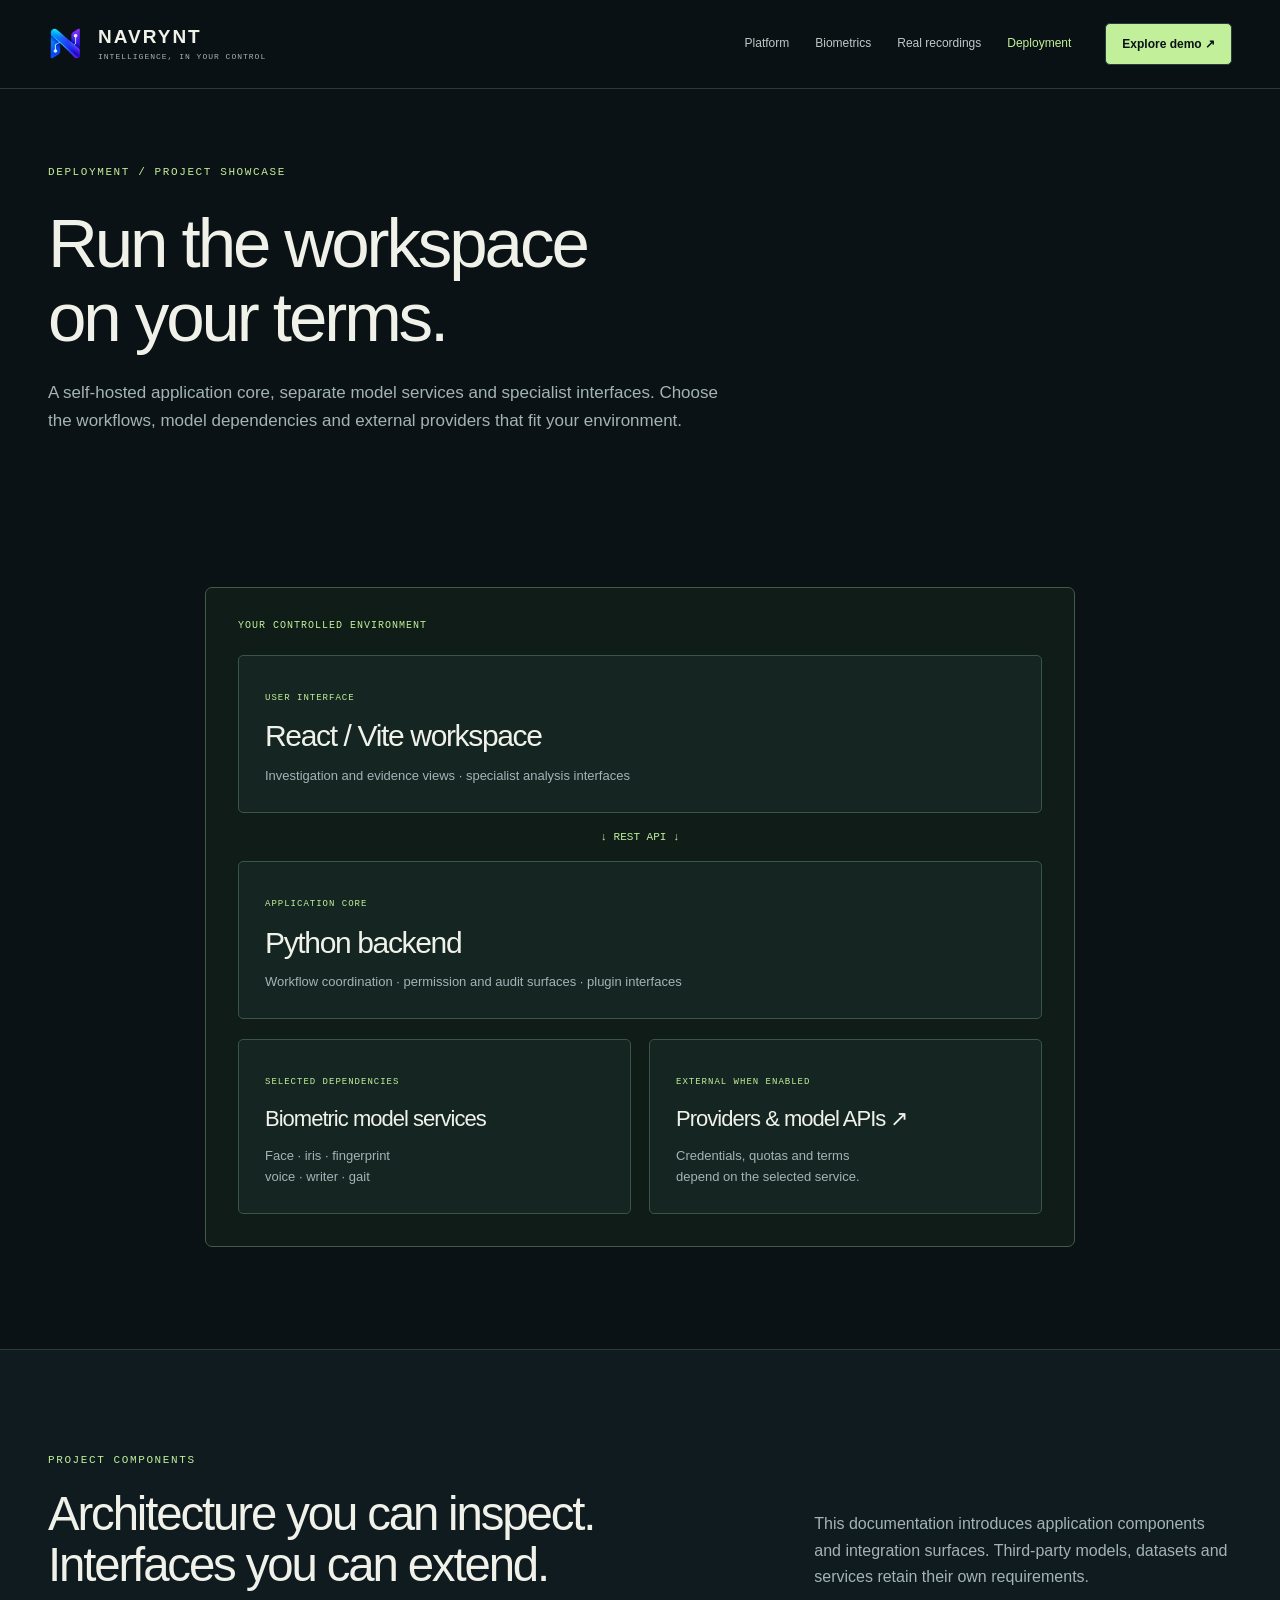
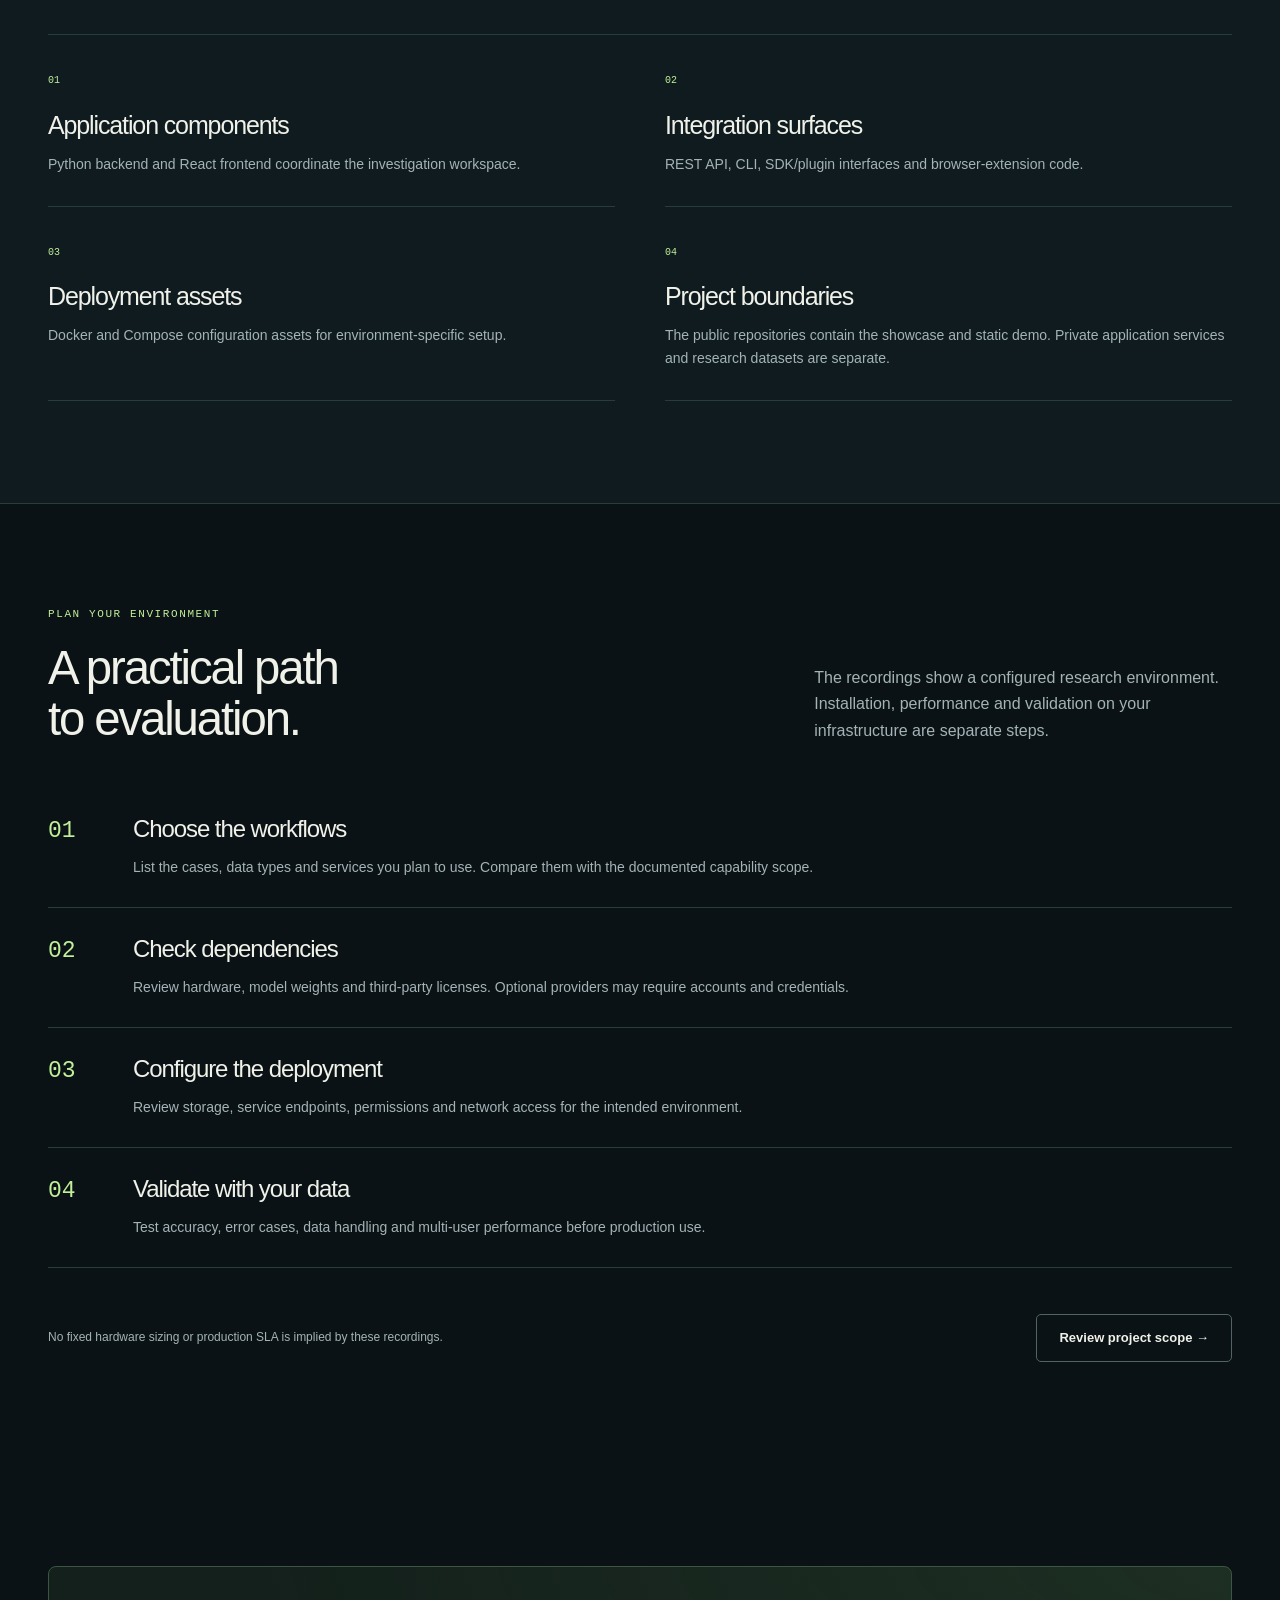
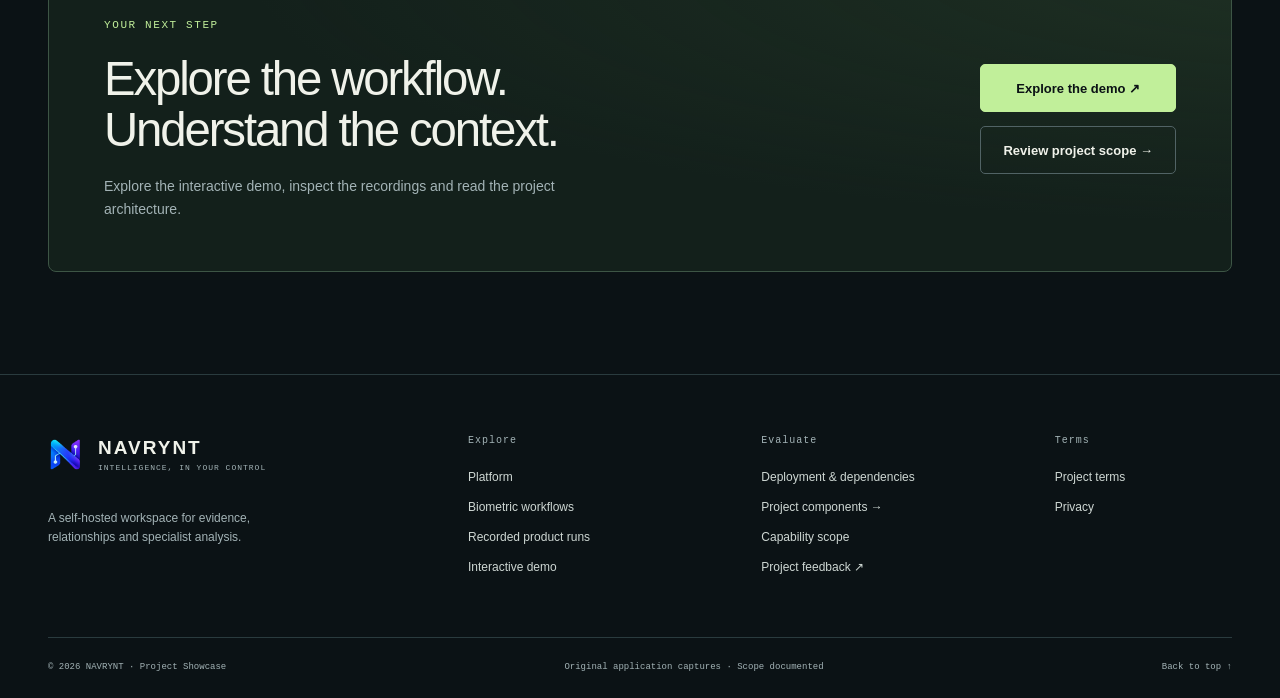
==== site/architecture.html @ 1df7757a "feat: add static NAVRYNT project website and Apache-2.0 license" ====
<!DOCTYPE html>

<html lang="en"><head><meta charset="utf-8"/><meta content="width=device-width,initial-scale=1" name="viewport"/><meta content="#0b1215" name="theme-color"/><title>Self-hosted deployment architecture — NAVRYNT</title><meta content="Understand the NAVRYNT application architecture, included source and external model and provider dependencies." name="description"/><meta content="Self-hosted deployment architecture — NAVRYNT" property="og:title"/><meta content="Understand the NAVRYNT application architecture, included source and external model and provider dependencies." property="og:description"/><meta content="https://kaandevs-ops.github.io/navrynt-website-public/assets/recordings/aircraft.png" property="og:image"/><meta content="website" property="og:type"/><link href="assets/brand/favicon.png" rel="icon"/><link href="website.css?v=8" rel="stylesheet"/><script defer="" src="config.js?v=500"></script><script defer="" src="recordings-data.js"></script><script defer="" src="website.js?v=8"></script><link href="https://kaandevs-ops.github.io/navrynt-website-public/architecture.html" rel="canonical"/><meta content="https://kaandevs-ops.github.io/navrynt-website-public/architecture.html" property="og:url"/></head><body class="web" id="top"><a class="web-skip" href="#main">Skip to content</a><header class="web-header"><div class="wrap web-nav"><a aria-label="NAVRYNT home" class="web-brand" href="index.html"><img alt="" height="38" src="assets/brand/navrynt-logo.png" width="38"/><span>NAVRYNT<small>INTELLIGENCE, IN YOUR CONTROL</small></span></a><button aria-controls="web-navigation" aria-expanded="false" aria-label="Open navigation" class="web-menu"><span></span><span></span></button><nav aria-label="Primary navigation" id="web-navigation"><a href="platform.html">Platform</a><a href="biometrics.html">Biometrics</a><a href="recordings.html">Real recordings</a><a aria-current="page" href="architecture.html">Deployment</a></nav><a class="btn nav-buy" href="https://kaandevs-ops.github.io/navrynt-demo-public/">Explore demo ↗</a></div></header><main id="main"><section class="page-intro wrap"><div class="eyebrow">DEPLOYMENT / PROJECT SHOWCASE</div><h1>Run the workspace<br/>on your terms.</h1><p>A self-hosted application core, separate model services and specialist interfaces. Choose the workflows, model dependencies and external providers that fit your environment.</p></section><section class="section wrap"><div class="architecture-map"><div class="arch-label">YOUR CONTROLLED ENVIRONMENT</div><div class="arch-box"><small>USER INTERFACE</small><h2>React / Vite workspace</h2><p>Investigation and evidence views · specialist analysis interfaces</p></div><div class="arch-connector">↓ REST API ↓</div><div class="arch-box"><small>APPLICATION CORE</small><h2>Python backend</h2><p>Workflow coordination · permission and audit surfaces · plugin interfaces</p></div><div class="arch-columns"><div class="arch-box"><small>SELECTED DEPENDENCIES</small><h3>Biometric model services</h3><p>Face · iris · fingerprint<br/>voice · writer · gait</p></div><div class="arch-box"><small>EXTERNAL WHEN ENABLED</small><h3>Providers &amp; model APIs ↗</h3><p>Credentials, quotas and terms<br/>depend on the selected service.</p></div></div></div></section><section class="section section-tint"><div class="wrap"><div class="section-heading"><div><span class="eyebrow">PROJECT COMPONENTS</span><h2>Architecture you can inspect.<br/>Interfaces you can extend.</h2></div><p>This documentation introduces application components and integration surfaces. Third-party models, datasets and services retain their own requirements.</p></div><div class="two-column-ledger"><article><span>01</span><h3>Application components</h3><p>Python backend and React frontend coordinate the investigation workspace.</p></article><article><span>02</span><h3>Integration surfaces</h3><p>REST API, CLI, SDK/plugin interfaces and browser-extension code.</p></article><article><span>03</span><h3>Deployment assets</h3><p>Docker and Compose configuration assets for environment-specific setup.</p></article><article><span>04</span><h3>Project boundaries</h3><p>The public repositories contain the showcase and static demo. Private application services and research datasets are separate.</p></article></div></div></section><section class="section wrap"><div class="section-heading"><div><span class="eyebrow">PLAN YOUR ENVIRONMENT</span><h2>A practical path<br/>to evaluation.</h2></div><p>The recordings show a configured research environment. Installation, performance and validation on your infrastructure are separate steps.</p></div><ol class="deployment-steps"><li><h3>Choose the workflows</h3><p>List the cases, data types and services you plan to use. Compare them with the documented capability scope.</p></li><li><h3>Check dependencies</h3><p>Review hardware, model weights and third-party licenses. Optional providers may require accounts and credentials.</p></li><li><h3>Configure the deployment</h3><p>Review storage, service endpoints, permissions and network access for the intended environment.</p></li><li><h3>Validate with your data</h3><p>Test accuracy, error cases, data handling and multi-user performance before production use.</p></li></ol><div class="inline-cta"><span>No fixed hardware sizing or production SLA is implied by these recordings.</span><a class="btn btn-line" href="readiness.html">Review project scope →</a></div></section><section class="section"><div class="wrap closing"><div><span class="eyebrow">YOUR NEXT STEP</span><h2>Explore the workflow.<br/>Understand the context.</h2><p>Explore the interactive demo, inspect the recordings and read the project architecture.</p></div><div class="closing-actions"><a class="btn btn-light" href="https://kaandevs-ops.github.io/navrynt-demo-public/">Explore the demo ↗</a><a class="btn btn-line" href="readiness.html">Review project scope →</a></div></div></section></main><footer class="web-footer"><div class="wrap"><div class="footer-top"><div><a class="web-brand" href="index.html"><img alt="" height="38" src="assets/brand/navrynt-logo.png" width="38"/><span>NAVRYNT<small>INTELLIGENCE, IN YOUR CONTROL</small></span></a><p>A self-hosted workspace for evidence,<br/>relationships and specialist analysis.</p></div><div><h3>Explore</h3><a href="platform.html">Platform</a><a href="biometrics.html">Biometric workflows</a><a href="recordings.html">Recorded product runs</a><a href="https://kaandevs-ops.github.io/navrynt-demo-public/">Interactive demo</a></div><div><h3>Evaluate</h3><a href="architecture.html">Deployment &amp; dependencies</a><a href="readiness.html">Project components →</a><a href="readiness.html">Capability scope</a><a href="https://github.com/kaandevs-ops/navrynt-website-public/issues">Project feedback ↗</a></div><div><h3>Terms</h3><a href="legal/terms.html">Project terms</a><a href="legal/privacy.html">Privacy</a></div></div><div class="footer-bottom"><span>© 2026 NAVRYNT · Project Showcase</span><span>Original application captures · Scope documented</span><a href="#top">Back to top ↑</a></div></div></footer><dialog aria-labelledby="modal-title" class="media-dialog" id="media-dialog"><div class="dialog-top"><span class="eyebrow">ACTUAL APPLICATION CAPTURE</span><button aria-label="Close recording" class="icon-btn" data-close-media="">✕</button></div><h2 id="modal-title"></h2><video controls="" id="modal-video" playsinline="" preload="none"><track id="modal-captions" kind="captions" label="English workflow descriptions" srclang="en"/></video><div class="playback-row"><button class="btn btn-line" id="modal-play" type="button">Play recording ▶</button><span aria-live="polite" id="playback-state" role="status"></span></div><img alt="" hidden="" id="modal-image"/><div class="dialog-foot"><p id="modal-source"></p><p id="modal-scope"></p><a href="recordings.html" id="modal-raw" rel="noopener" target="_blank">Open original file ↗</a></div></dialog></body></html>
---- site/website.css ----
:root{--web-ink:#0b1215;--panel:#111c20;--panel2:#152329;--paper:#f0f2ea;--muted:#a3b3b6;--accent:#c1ef9a;--line:#2a3b3e;--max:1248px;--mono:ui-monospace,SFMono-Regular,Consolas,monospace}*{box-sizing:border-box}html{scroll-behavior:smooth;scroll-padding-top:105px}body.web{margin:0;background:var(--web-ink);color:var(--paper);font:16px/1.65 -apple-system,BlinkMacSystemFont,'Segoe UI',sans-serif;-webkit-font-smoothing:antialiased}body.web a{color:inherit;text-decoration:none}body.web button,body.web input{font:inherit}button,a,input,summary{touch-action:manipulation}button{cursor:pointer}img,video{max-width:100%;display:block}button:focus-visible,a:focus-visible,input:focus-visible,summary:focus-visible{outline:2px solid var(--accent);outline-offset:5px}.web .wrap{width:min(var(--max),calc(100% - 96px));margin-inline:auto}.web [hidden]{display:none!important}.web h1,.web h2,.web h3,.web p{margin:0}.web h1,.web h2,.web h3{font-weight:500;line-height:1.08;letter-spacing:-.045em}.web h1{font-size:clamp(48px,5.5vw,84px)}.web h2{font-size:clamp(32px,3.7vw,52px)}.web h3{font-size:25px}.web p{color:var(--muted)}.web em{font-style:normal;color:var(--accent)}.web .eyebrow{font:11px/1.6 var(--mono);letter-spacing:1.6px;color:var(--accent);display:flex;align-items:center;gap:10px}.web .section{padding-block:102px}.web .section-tint{background:#101b1f;border-block:1px solid var(--line)}.web .section-heading{display:grid;grid-template-columns:1.25fr .75fr;gap:70px;align-items:end;margin-bottom:44px}.web .section-heading h2{margin-top:18px}.web .section-heading p{max-width:440px}.web .section-heading .under-link{margin-top:20px}.web .btn{display:inline-flex;justify-content:center;align-items:center;gap:22px;padding:13px 22px;border:1px solid var(--line);border-radius:5px;background:var(--accent);color:var(--web-ink);font-size:13px;font-weight:650;line-height:1.5;min-height:48px;transition:background .18s,transform .18s;white-space:normal}.web .btn:hover{background:#d3f6b7;transform:translateY(-1px)}.web a.btn{color:var(--web-ink)}.web .btn-light{background:var(--accent);border-color:var(--accent)}.web a.btn-line,.web .btn-line{background:transparent;color:var(--paper);border-color:#516365}.web .btn-line:hover{background:var(--panel2)}.web .under-link{display:inline-flex;gap:20px;align-items:center;border-bottom:1px solid #718279;padding-bottom:6px;color:var(--paper);font-size:14px}.web .under-link:hover{color:var(--accent)}.web .status-dot{display:inline-block;flex:none;width:6px;height:6px;border-radius:50%;background:var(--accent)}.web-skip{position:fixed;top:-80px;left:24px;z-index:1000;background:var(--accent);color:var(--web-ink)!important;padding:12px 20px}.web-skip:focus{top:12px}.web-header{position:sticky;top:0;z-index:80;background:rgba(11,18,21,.96);backdrop-filter:blur(16px);border-bottom:1px solid var(--line)}.web-nav{height:88px;display:flex;align-items:center;gap:34px}.web-brand{display:inline-flex;align-items:center;gap:12px;flex:none}.web-brand img{object-fit:contain;border-radius:8px}.web-brand>span{font-size:19px;font-weight:750;letter-spacing:2px;line-height:1.4}.web-brand small{display:block;font:8px/1.6 var(--mono);letter-spacing:1px;color:var(--muted)}#web-navigation{display:flex;gap:26px;align-items:center;margin-left:auto}#web-navigation a{font-size:12px;color:#bec9c8;padding:12px 0;white-space:nowrap}#web-navigation a:hover,#web-navigation a[aria-current=page]{color:var(--accent)}.web .nav-buy{font-size:12px;padding:11px 16px;min-height:42px;gap:20px}.web-menu{display:none}.home-hero{padding-top:78px;padding-bottom:58px}.hero-word{max-width:1020px}.hero-word h1{margin-top:24px;font-size:clamp(58px,6.3vw,92px);line-height:1.02;letter-spacing:-.055em}.hero-word>p{font-size:17px;max-width:630px;margin-top:24px;line-height:1.65}.hero-buttons{display:flex;align-items:center;gap:26px;margin-top:30px}.quiet-link{display:flex;align-items:center;gap:20px;font-size:13px}.hero-note{font-size:11px;color:var(--muted);display:flex;gap:12px;align-items:center;flex-wrap:wrap;margin-top:24px}.hero-note b{color:var(--paper);font-weight:500}.hero-product{margin-top:52px;border:1px solid #3e5557;border-radius:9px;overflow:hidden;box-shadow:0 22px 90px #0005;background:#17272c}.window-bar{padding:14px 20px;display:flex;align-items:center;justify-content:space-between;gap:14px;font:9px/1.6 var(--mono);letter-spacing:1px;color:#c2cecc;background:#17272c;border-bottom:1px solid #354548}.window-dots{display:flex;gap:5px}.window-dots i{height:5px;width:5px;border-radius:50%;background:#69807d}.window-bar>span:first-of-type{margin-right:auto}.hero-image{position:relative;border:0;padding:0;display:block;width:100%;background:var(--panel)}.hero-image img{width:100%;height:auto}.hero-play{position:absolute;bottom:22px;left:22px;background:#0b1215ef;border:1px solid #729286;color:var(--paper);display:flex;gap:16px;align-items:center;padding:10px 20px;border-radius:5px;font-size:12px;box-shadow:0 3px 24px #0005}.hero-play b{background:var(--accent);color:var(--web-ink);width:32px;height:32px;display:grid;place-items:center;border-radius:50%;font-size:11px}.hero-play i{font-style:normal;color:var(--accent)}.hero-image:hover .hero-play{background:#21332e}.capture-caption{padding:13px 20px;display:flex;justify-content:space-between;align-items:center;gap:20px;font:9px/1.7 var(--mono);color:var(--muted)}.capture-caption>span:first-child{display:flex;align-items:center;gap:8px;color:var(--accent)}.manifest-strip{border-block:1px solid var(--line);padding:24px 0}.manifest-strip .wrap{display:flex;justify-content:space-between;gap:16px;flex-wrap:wrap;font:10px/1.8 var(--mono);letter-spacing:1.5px;color:#c0ceca}.manifest-strip span:before{content:'↗';margin-right:12px;color:var(--accent)}.workflow-grid{display:grid;grid-template-columns:repeat(3,1fr);border-block:1px solid var(--line)}.workflow-grid>a,.workflow-grid>article{padding:32px 30px 28px 0;position:relative;min-width:0}.workflow-grid>a+ a,.workflow-grid>article+article{border-left:1px solid var(--line);padding-left:30px}.workflow-grid>a:hover{background:#11201b}.step{font:10px/1.7 var(--mono);letter-spacing:1px;color:var(--accent)}.workflow-grid h3{margin:28px 0 14px}.workflow-grid p{font-size:14px;max-width:310px}.arrow{display:inline-block;margin-top:24px;color:var(--accent);font-size:24px}.showcase{display:grid;grid-template-columns:1fr 320px;gap:30px;align-items:start}.showcase-player{overflow:hidden;border-radius:7px;border:1px solid #405454}.showcase-player video{width:100%;aspect-ratio:16/9;background:#050a0b}.showcase-info{padding:17px 20px}.showcase-info p:first-child{font:10px var(--mono);color:var(--accent);margin-bottom:10px}.showcase-info p:last-child{font-size:12px}.chapter-list{display:flex;flex-direction:column;gap:8px}.chapter{width:100%;display:flex;align-items:center;gap:14px;background:transparent;color:var(--paper);border:1px solid transparent;border-bottom-color:var(--line);text-align:left;padding:20px 16px;border-radius:4px}.chapter>span{font:11px var(--mono);color:var(--muted)}.chapter strong{display:block;font-size:14px;font-weight:500;line-height:1.4}.chapter small{display:block;color:var(--muted);font-size:11px;margin-top:6px}.chapter>b{margin-left:auto;color:var(--accent);font-weight:400}.chapter.active{border-color:#6f8d71;background:#1e3026}.chapter-list>a{padding:18px 16px;font-size:13px;color:var(--accent)}.web .small-note{font-size:11px;color:#91a6a8;margin-top:24px;max-width:920px}.split-story{display:grid;grid-template-columns:.85fr 1.15fr;align-items:center;gap:65px}.split-story h2{margin:20px 0 24px}.split-story p+p{margin-top:15px}.split-story .under-link,.split-story .btn{margin-top:28px}.capture{min-width:0;margin:0;border:1px solid #405457;border-radius:6px;overflow:hidden;background:var(--panel2)}.capture-image{width:100%;position:relative;display:block;padding:0;border:0;background:var(--panel)}.capture-image img{width:100%;height:auto}.expand{position:absolute;right:12px;top:12px;padding:4px 12px;border:1px solid #778c88;color:#fff;background:#0b1215d9;border-radius:4px;font-size:18px}.capture figcaption{padding:13px 15px;display:flex;gap:12px;flex-wrap:wrap;align-items:center;font-size:10px;color:var(--muted)}.capture-mark{font:8px var(--mono);letter-spacing:1px;color:var(--accent);white-space:nowrap}.modality-line{display:flex;gap:16px;flex-wrap:wrap;border-top:1px solid var(--line);padding-top:22px;margin-top:30px;font:10px var(--mono);color:var(--accent)}.source-section{background:#e5ebdf;color:var(--web-ink)}.source-section .eyebrow{color:#425d43}.source-section em{color:#477147}.source-section p{color:#4d6058;max-width:460px;margin:24px 0}.source-section .under-link{color:var(--web-ink)}.source-grid{display:grid;grid-template-columns:1fr 1fr;gap:90px;align-items:center}.source-grid h2{margin-top:20px}.stack-diagram{border:1px solid #8da18e;padding:20px;border-radius:5px;background:#edf1e8}.stack-header{font:10px var(--mono);letter-spacing:1.4px;margin-bottom:18px;color:#48604b}.stack-layer{padding:22px;background:#dce6d7;border:1px solid #bdcbb8;border-radius:4px;margin-bottom:12px;display:grid;gap:6px}.stack-layer>span{font:9px var(--mono);color:#57765e}.stack-layer strong{font-size:18px;font-weight:500}.stack-layer small,.stack-pair small{font-size:11px;color:#506455}.stack-pair{display:grid;grid-template-columns:1fr 1fr;gap:12px}.stack-pair>div{border:1px solid #b6c7b2;padding:18px 12px;border-radius:4px;display:grid;gap:6px}.stack-pair strong{font-weight:500;font-size:14px}.stack-diagram>p{margin:16px 0 0;font-size:10px}.pricing-panel{display:grid;grid-template-columns:1fr 1fr;border:1px solid #5f765f;border-radius:7px;overflow:hidden}.price-main{padding:44px;background:#18291f}.price{font-size:65px;line-height:1.2;letter-spacing:-3px;margin:25px 0 12px}.price>span{display:block;font:11px var(--mono);letter-spacing:1px;color:var(--muted);margin-top:12px}.price-main>p{font-size:13px;max-width:300px}.price-main .btn{margin:28px 0 15px}.price-main .under-link{display:flex;width:max-content;font-size:11px}.price-scope{padding:35px 44px}.price-scope>div{display:flex;gap:26px;align-items:center;padding:18px 0;border-bottom:1px solid var(--line)}.price-scope b{font:22px var(--mono);color:var(--accent);min-width:34px}.price-scope strong{font-size:14px;font-weight:500}.price-scope>p{font-size:11px;margin-top:22px}.faq-layout{display:grid;grid-template-columns:.8fr 1.2fr;gap:100px}.faq-layout h2{margin:20px 0 24px}.faq details{padding:22px 0;border-bottom:1px solid var(--line)}.faq summary{font-size:16px;cursor:pointer;list-style:none;padding-right:28px;position:relative}.faq summary:after{content:'+';position:absolute;right:0;color:var(--accent)}.faq details[open] summary:after{content:'−'}.faq p{margin-top:16px;font-size:14px}.closing{padding:50px 55px;border:1px solid #3d5545;border-radius:8px;background:radial-gradient(ellipse at 110% 0%,#35503355,transparent 60%),#13201b;display:flex;align-items:center;justify-content:space-between;gap:60px}.closing h2{margin:18px 0 20px}.closing p{font-size:14px;max-width:500px}.closing-actions{display:grid;gap:14px;flex:none}.web-footer{border-top:1px solid var(--line);padding-top:60px}.footer-top{display:grid;grid-template-columns:1.5fr 1fr 1fr .7fr;gap:40px;padding-bottom:60px}.footer-top p{font-size:12px;margin-top:24px!important}.footer-top>div{display:flex;flex-direction:column;align-items:start;gap:10px}.footer-top h3{font:10px var(--mono);letter-spacing:1px;color:var(--muted);margin-bottom:12px}.footer-top>div>a:not(.web-brand){font-size:12px;color:#ced7d3}.footer-top a:hover{color:var(--accent)}.web-footer .footer-bottom{border-top:1px solid var(--line);padding:22px 0;display:flex;justify-content:space-between;flex-wrap:wrap;gap:15px;color:var(--muted);font:9px/1.6 var(--mono)}.page-intro{padding-top:75px;padding-bottom:50px}.page-intro h1{margin:24px 0;font-size:clamp(48px,5.4vw,76px)}.page-intro>p{max-width:680px;font-size:17px}.page-jump{display:flex;gap:32px;border-block:1px solid var(--line);padding-block:22px;color:var(--accent);font:12px var(--mono)}.reverse>div:first-child{order:2}.scope-note{border-left:2px solid #637d61;padding-left:18px;font-size:12px!important}.inline-cta{display:flex;justify-content:space-between;align-items:center;gap:24px;padding-top:30px}.inline-cta>span{font-size:12px;color:var(--muted);max-width:600px}.bio-selector{display:grid;grid-template-columns:repeat(6,1fr);border-block:1px solid var(--line)}.bio-selector>a{display:flex;gap:12px;align-items:center;font-size:13px;padding:24px 10px;border-right:1px solid var(--line)}.bio-selector>a:hover{background:var(--panel)}.bio-selector span{font:9px var(--mono);color:var(--accent)}.bio-selector b{margin-left:auto;font-weight:400;color:var(--muted)}.scope-banner{margin-top:32px;padding:24px 28px;border:1px solid #3f5441;border-radius:5px;background:#14231b}.scope-banner strong{font-size:14px;font-weight:500}.scope-banner p{font-size:12px;margin-top:8px;max-width:920px}.path-line{font:10px/1.8 var(--mono);padding-block:20px;color:var(--accent)}.architecture-map{max-width:870px;margin:auto;border:1px solid #425b47;border-radius:7px;padding:32px;background:#101c18}.arch-label{font:10px var(--mono);color:var(--accent);margin-bottom:24px;letter-spacing:1px}.arch-box{background:#152622;border:1px solid #3a5447;padding:26px;border-radius:5px}.arch-box small{font:9px var(--mono);letter-spacing:1px;color:var(--accent)}.arch-box h2{font-size:30px;margin:12px 0}.arch-box h3{margin:14px 0}.arch-box p{font-size:13px}.arch-connector{text-align:center;font:11px var(--mono);color:var(--accent);padding:18px}.arch-columns{display:grid;grid-template-columns:1fr 1fr;gap:18px;margin-top:20px}.arch-columns h3{font-size:22px}.two-column-ledger{display:grid;grid-template-columns:1fr 1fr;border-top:1px solid var(--line);gap:0 50px}.two-column-ledger>article{border-bottom:1px solid var(--line);padding:30px 0}.two-column-ledger span{font:10px var(--mono);color:var(--accent)}.two-column-ledger h3{margin:20px 0 14px}.two-column-ledger p{font-size:14px}.deployment-steps{padding:0;list-style:none;counter-reset:deploy}.deployment-steps li{counter-increment:deploy;position:relative;padding:28px 0 28px 85px;border-bottom:1px solid var(--line)}.deployment-steps li:before{content:'0' counter(deploy);position:absolute;left:0;top:30px;font:23px var(--mono);color:var(--accent)}.deployment-steps h3{font-size:24px;margin-bottom:14px}.deployment-steps p{max-width:800px;font-size:14px}.library-controls{display:flex;gap:24px;justify-content:space-between;align-items:center;flex-wrap:wrap;border-block:1px solid var(--line);padding:22px 0}.filter-group{display:flex;gap:7px}.filter-group button{background:transparent;color:var(--muted);border:1px solid transparent;border-radius:4px;padding:10px 16px;font-size:12px}.filter-group button[aria-pressed=true]{color:var(--web-ink);background:var(--accent);border-color:var(--accent)}.search-box{display:flex;gap:12px;padding:0 14px;align-items:center;border:1px solid #405355;border-radius:4px;color:var(--accent)}.search-box input{width:220px;background:none;color:var(--paper);border:0;padding:10px 0;font-size:12px;outline-offset:0}.search-box input::placeholder{color:var(--muted)}.library-meta{display:flex;justify-content:space-between;gap:20px;font:10px/1.8 var(--mono);color:var(--muted);padding:20px 0 28px}.record-grid{display:grid;grid-template-columns:1fr 1fr;gap:28px}.record-card{border:1px solid var(--line);border-radius:6px;overflow:hidden;background:var(--panel)}.record-poster{position:relative;padding:0;border:0;display:block;width:100%;background:#122026}.record-poster img{width:100%;height:auto}.play-disc{display:grid;place-items:center;width:54px;height:54px;background:#111c20e8;color:var(--accent);border:1px solid var(--accent);border-radius:50%;position:absolute;top:50%;left:50%;transform:translate(-50%,-50%);box-shadow:0 4px 20px #0005;font-size:16px}.record-poster:hover .play-disc{background:var(--accent);color:var(--web-ink)}.poster-caption{position:absolute;bottom:0;left:0;right:0;display:flex;justify-content:space-between;gap:20px;padding:10px 18px;background:#0b1215eb;color:#d6e1d9;font:8px/1.6 var(--mono);letter-spacing:.8px}.record-copy{padding:26px}.record-copy h3{margin:14px 0;font-size:27px}.record-copy>p{font-size:13px;min-height:43px}.record-copy details{border-top:1px solid var(--line);margin-top:20px;padding-top:14px}.record-copy summary{font:10px var(--mono);cursor:pointer;color:#cbd8cf}.record-copy details p{font-size:12px;margin-top:12px}.text-button{background:none;border:none;border-bottom:1px solid #657a69;color:var(--accent);padding:0 0 6px;display:flex;gap:24px;font-size:12px!important;margin-top:22px}.library-note{padding-bottom:60px}.empty-state{padding:80px 24px;text-align:center;border:1px solid var(--line);border-radius:5px}.empty-state p{margin:18px 0 24px}.attribution>h2{margin:20px 0 24px}.attribution>p{max-width:750px}.source-links{display:grid;grid-template-columns:1fr 1fr;gap:16px 40px;margin-top:35px}.source-links a{font-size:12px;padding:10px 0;border-bottom:1px solid var(--line);color:var(--accent)!important}.scope-table{display:grid;grid-template-columns:1fr 1fr;gap:0 70px;border-top:1px solid var(--line)}.scope-table>div{padding:35px 0;border-bottom:1px solid var(--line)}.scope-table h2{font-size:28px;margin-bottom:20px}.scope-table p{font-size:14px}.scope-table a{display:inline-block;margin-top:20px;font-size:12px;color:var(--accent)!important}.media-dialog{background:var(--web-ink);color:var(--paper);border:1px solid #536b60;border-radius:8px;width:min(1100px,calc(100% - 40px));max-height:92dvh;padding:24px;overflow:auto}.media-dialog::backdrop{background:#020607dc;backdrop-filter:blur(7px)}.dialog-top{display:flex;align-items:center;justify-content:space-between;gap:24px}.icon-btn{display:grid;place-items:center;width:38px;height:38px;border:1px solid #55695d;border-radius:4px;background:var(--panel);color:var(--paper)}.media-dialog h2{font-size:28px;margin:12px 0 20px}.media-dialog video,.media-dialog>img{width:100%;aspect-ratio:16/9;background:#020607;object-fit:contain}.dialog-foot{padding-top:18px}.dialog-foot p{font-size:12px;margin-bottom:10px}.dialog-foot p:first-child{color:var(--accent);font:10px/1.7 var(--mono)}.dialog-foot>a{font-size:11px;border-bottom:1px solid #718279}.sr-only{position:absolute!important;width:1px;height:1px;padding:0;overflow:hidden;clip:rect(0,0,0,0);white-space:nowrap;border:0}
@media(min-width:1101px){.home-hero{position:relative;display:grid;grid-template-columns:.9fr 1.1fr;gap:55px;align-items:center;padding-block:110px}.hero-word h1{font-size:clamp(50px,4.4vw,72px)}.hero-product{margin-top:0;transform:translateX(20px);width:calc(100% + 20px)}.hero-word>p{font-size:16px}.hero-buttons{gap:20px;flex-wrap:wrap}.hero-play{bottom:12px;left:12px;padding:8px 12px;font-size:10px}.capture-caption{font-size:8px;flex-wrap:wrap;gap:6px}.window-bar{font-size:8px}}
@media(max-width:1100px){.web-nav{gap:20px}#web-navigation{gap:18px}#web-navigation a{font-size:11px}.web-brand>span{font-size:17px}.web-brand small{font-size:7px}.web .nav-buy{padding:10px 14px;gap:12px}.showcase{grid-template-columns:1fr 260px;gap:20px}.split-story{gap:35px}.source-grid{gap:45px}.faq-layout{gap:45px}.footer-top{gap:24px}.bio-selector>a{gap:8px;font-size:11px}.bio-selector b{display:none}}
@media(max-width:850px){.web-nav{height:74px;gap:16px}.web-brand small{font-size:7px}.web-brand>span{font-size:17px}.web-brand img{width:32px;height:32px}.web-menu{display:flex;width:40px;height:40px;margin-left:auto;flex-direction:column;gap:6px;justify-content:center;align-items:center;background:none;border:1px solid var(--line);border-radius:4px;color:var(--paper)}.web-menu span{display:block;width:17px;height:1px;background:currentColor}#web-navigation{display:none;position:absolute;top:74px;left:0;right:0;background:#101b1f;padding:24px 32px;border-bottom:1px solid #607b63;box-shadow:0 20px 30px #0006;flex-direction:column;align-items:stretch;gap:0}#web-navigation.open{display:flex}#web-navigation a{font-size:18px;padding:14px 0;border-bottom:1px solid var(--line)}.web .nav-buy{font-size:11px;min-height:40px;padding:9px 13px}.web .nav-buy span{display:none}.web .section{padding-block:70px}.web .section-heading{gap:35px;grid-template-columns:1fr 1fr}.showcase{grid-template-columns:1fr}.chapter-list{display:grid;grid-template-columns:1fr 1fr}.chapter-list>a{grid-column:span 2;padding:12px 0}.chapter{padding:14px 12px;border-color:var(--line)}.chapter strong{font-size:12px}.split-story{grid-template-columns:1fr;gap:34px}.split-story>div:first-child{max-width:680px}.reverse>div:first-child{order:0}.source-grid{grid-template-columns:1fr;gap:35px}.source-grid>div:first-child{max-width:650px}.stack-diagram{max-width:650px}.pricing-panel{grid-template-columns:1fr 1fr}.price-main,.price-scope{padding:30px}.price{font-size:55px}.faq-layout{grid-template-columns:1fr;gap:28px}.closing{padding:35px;gap:25px}.closing-actions{max-width:230px}.footer-top{grid-template-columns:1.5fr 1fr}.bio-selector{grid-template-columns:repeat(3,1fr)}.bio-selector>a{font-size:13px;border-bottom:1px solid var(--line)}.bio-selector b{display:block}.page-intro{padding-top:55px}.scope-table{gap:0 35px}}
@media(max-width:600px){html{scroll-padding-top:90px}.web-nav{gap:10px;height:70px}.web-brand{gap:8px}.web-brand>span{font-size:16px;letter-spacing:1.5px}.web-brand small{font-size:6px;letter-spacing:.4px}.web-brand img{width:29px;height:29px}.web-menu{width:35px;height:35px}.web .nav-buy{font-size:10px;padding:8px 10px;min-height:35px}#web-navigation{top:70px;padding:18px 20px}.home-hero{padding-top:45px;padding-bottom:36px}.hero-word h1{font-size:clamp(42px,10.5vw,62px);margin-top:20px}.web .eyebrow{font-size:8px;letter-spacing:1px;gap:7px}.hero-word>p{font-size:14px;margin-top:22px}.hero-buttons{gap:18px;flex-wrap:wrap;margin-top:24px}.web .btn{font-size:12px;padding:12px 18px}.quiet-link{font-size:12px}.hero-note{font-size:9px;gap:7px;line-height:1.8;margin-top:22px}.hero-product{margin-top:32px;border-radius:5px}.window-bar{font-size:7px;padding:10px 12px;letter-spacing:.5px}.window-dots{display:none}.hero-play{bottom:8px;left:8px;font-size:8px;padding:5px 10px;gap:8px}.hero-play b{width:23px;height:23px;font-size:8px}.capture-caption{padding:10px 12px;font-size:7px;flex-wrap:wrap;gap:5px}.capture-caption .status-dot{width:4px;height:4px}.manifest-strip{padding:18px 0}.manifest-strip .wrap{display:grid;grid-template-columns:1fr 1fr;gap:12px;font-size:8px;letter-spacing:.5px}.manifest-strip span:before{margin-right:7px}.web .section{padding-block:54px}.web h2{font-size:34px}.web .section-heading{grid-template-columns:1fr;gap:24px;margin-bottom:30px}.web .section-heading p{font-size:14px}.workflow-grid{grid-template-columns:1fr}.workflow-grid>a,.workflow-grid>article,.workflow-grid>a+a,.workflow-grid>article+article{border-left:0;border-bottom:1px solid var(--line);padding:25px 0}.workflow-grid h3{margin-top:16px;font-size:26px}.workflow-grid p{font-size:13px;max-width:none}.arrow{position:absolute;right:6px;top:4px}.chapter-list{gap:6px}.chapter{padding:13px 10px;gap:9px;align-items:start}.chapter>span{font-size:9px;margin-top:2px}.chapter strong{font-size:11px}.chapter small{font-size:9px}.chapter>b{display:none}.showcase-info{padding:15px}.showcase-info p:first-child{font-size:8px}.showcase-info p:last-child{font-size:11px}.web .small-note{font-size:10px}.split-story h2{margin-top:16px}.split-story p{font-size:14px}.capture figcaption{font-size:9px;gap:7px;padding:10px 12px}.modality-line{gap:14px;font-size:9px}.stack-diagram{padding:15px}.stack-layer{padding:18px}.stack-layer strong{font-size:16px}.stack-pair{gap:8px}.stack-pair>div{padding:14px 10px}.stack-pair strong{font-size:12px}.pricing-panel{grid-template-columns:1fr}.price-main,.price-scope{padding:28px}.price-main .eyebrow{font-size:10px}.price{font-size:60px}.price-scope strong{font-size:13px}.faq summary{font-size:14px}.faq p{font-size:13px}.closing{padding:28px 24px;flex-direction:column;align-items:start;gap:30px}.closing-actions{width:100%;max-width:none}.footer-top{grid-template-columns:1fr 1fr;gap:34px 20px;padding-bottom:40px}.footer-top>div:first-child{grid-column:span 2}.web-footer{padding-top:42px}.footer-top h3{font-size:9px}.footer-top>div>a:not(.web-brand){font-size:11px}.web-footer .footer-bottom{font-size:8px;gap:12px}.web-footer .footer-bottom>span:nth-child(2){display:none}.page-intro{padding-top:45px;padding-bottom:35px}.page-intro h1{font-size:44px}.page-intro>p{font-size:14px}.page-jump{gap:20px;flex-wrap:wrap;font-size:10px;padding-block:18px}.inline-cta{align-items:start;flex-direction:column}.inline-cta>span{font-size:11px}.scope-banner{padding:20px;margin-top:24px}.scope-banner strong{font-size:13px}.scope-banner p{font-size:11px}.bio-selector>a{font-size:12px;padding:18px 8px}.bio-selector span{font-size:8px}.architecture-map{padding:18px}.arch-box{padding:20px}.arch-box h2{font-size:25px}.arch-columns{grid-template-columns:1fr}.two-column-ledger{grid-template-columns:1fr}.deployment-steps li{padding-left:55px}.deployment-steps h3{font-size:22px}.deployment-steps p{font-size:13px}.library-controls{gap:16px}.filter-group{gap:4px;justify-content:space-between;width:100%}.filter-group button{font-size:11px;padding:9px 12px}.search-box{width:100%}.search-box input{width:100%}.library-meta{flex-direction:column;gap:7px;font-size:9px;padding-bottom:24px}.record-grid{grid-template-columns:1fr;gap:24px}.record-copy{padding:22px}.record-copy h3{font-size:25px}.record-copy>p{min-height:0}.source-links{grid-template-columns:1fr;gap:12px}.source-links a{font-size:11px}.attribution>p{font-size:13px}.scope-table{grid-template-columns:1fr}.scope-table h2{font-size:26px}.scope-table p{font-size:13px}.media-dialog{width:calc(100% - 20px);padding:15px;max-height:94dvh}.media-dialog h2{font-size:23px;margin:12px 0 16px}.dialog-foot p{font-size:11px}.dialog-foot p:first-child{font-size:9px}}
@media(prefers-reduced-motion:reduce){html{scroll-behavior:auto}*,*:before,*:after{animation:none!important;transition:none!important}}

.web.legal-page .noise{display:none}.web.legal-page .inner-hero{padding:60px 0 35px}.web.legal-page .inner-hero h1{margin:20px 0}.web.legal-page .inner-hero p{max-width:800px;margin-top:22px}.web.legal-page .web-footer{margin-top:55px}

.playback-row{display:flex;align-items:center;gap:18px;padding-top:14px}.web .playback-row .btn{min-height:36px;padding:8px 14px;font-size:11px}.playback-row>span{font:10px/1.6 var(--mono);color:var(--muted)}

button.quiet-link{background:none;border:0;color:var(--paper);padding:6px 0}.film-feature{display:grid;grid-template-columns:1fr 1fr;gap:70px;align-items:center;margin-bottom:55px!important;padding:35px 0;border-block:1px solid var(--line)}.film-feature h2{margin:18px 0 22px}.film-feature p{font-size:14px;max-width:450px}.film-feature .btn{margin-top:24px}.film-poster{position:relative;display:block;padding:0;border:1px solid #506652;border-radius:5px;overflow:hidden;background:var(--panel)}.film-poster img{width:100%;height:auto}@media(max-width:850px){.film-feature{gap:35px}}@media(max-width:600px){.film-feature{grid-template-columns:1fr}.film-feature p{font-size:13px}}
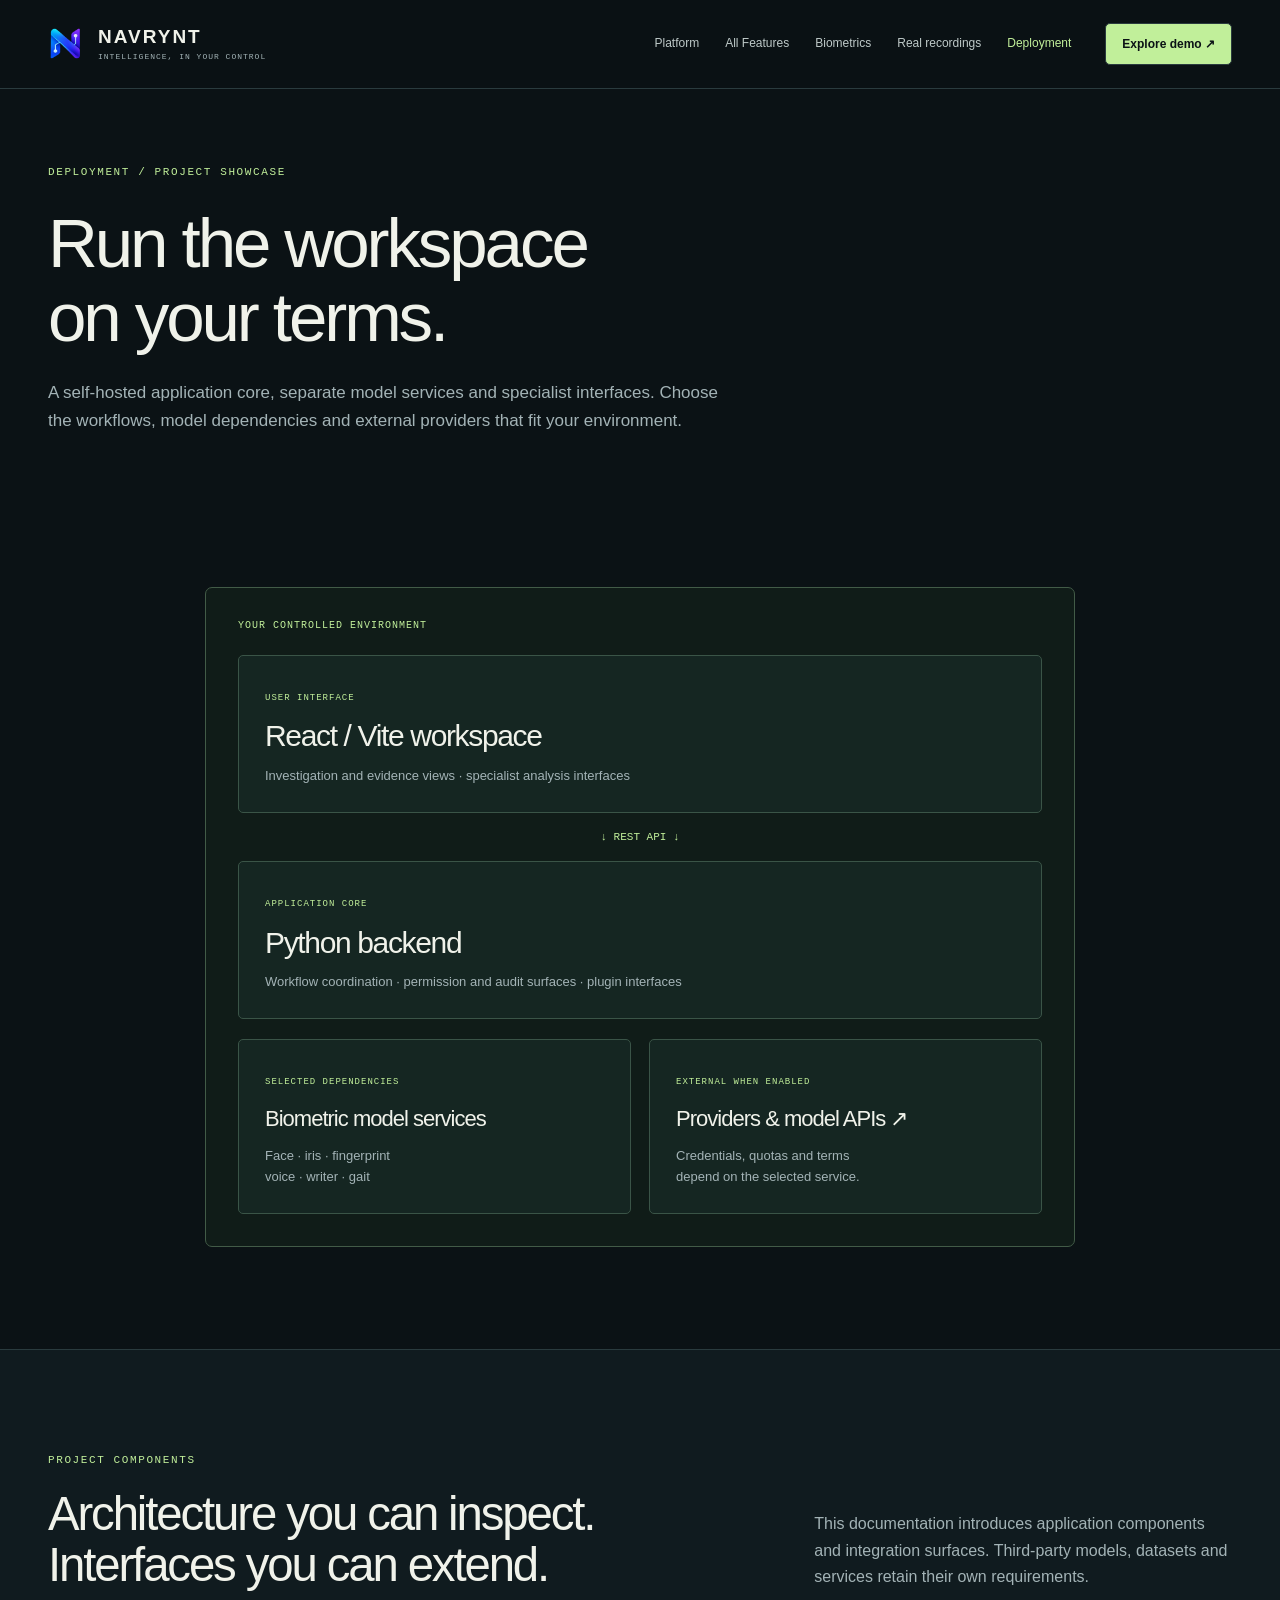
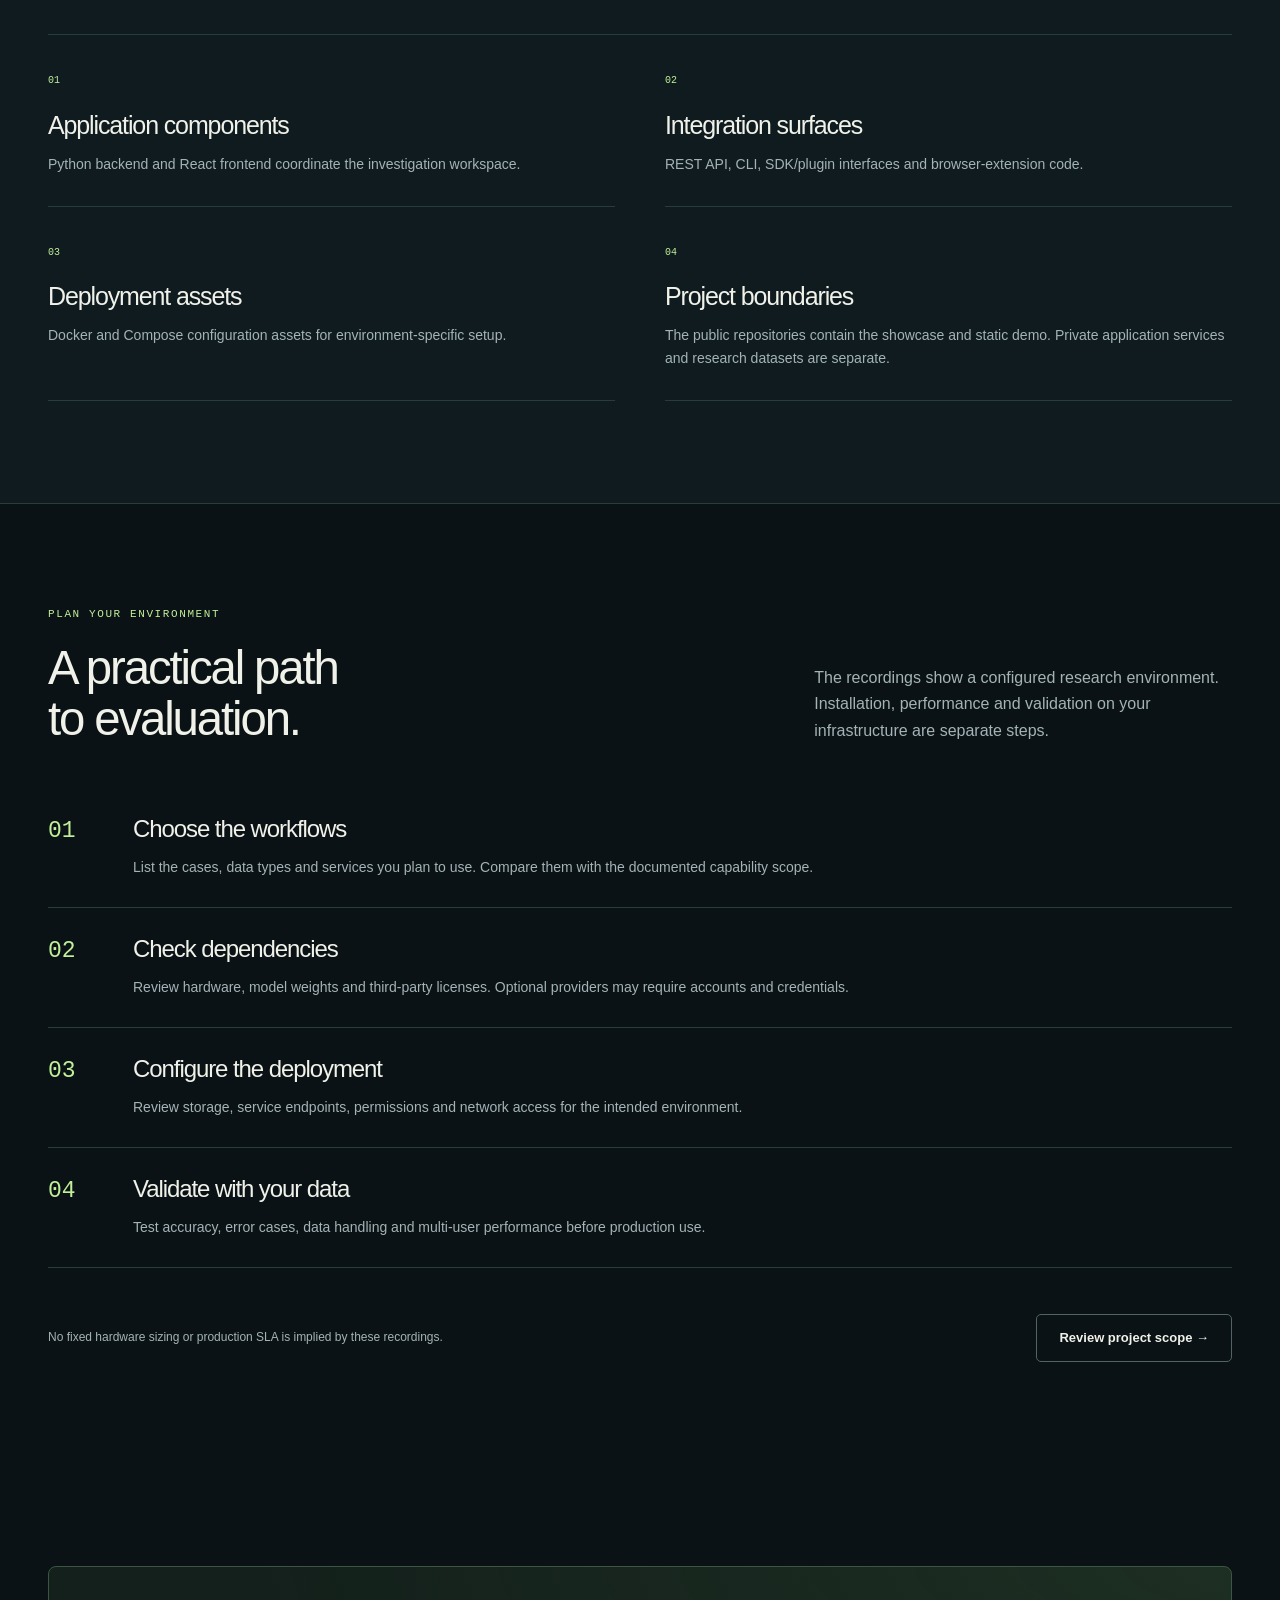
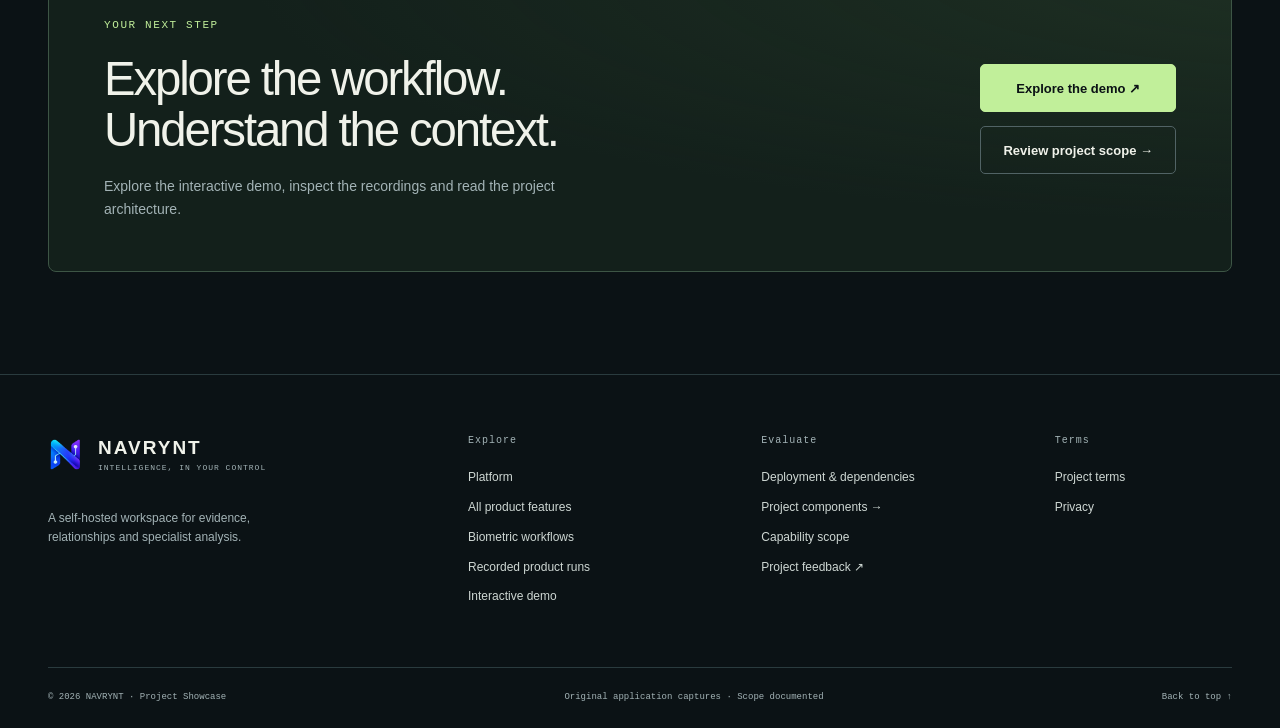
==== commit 92f9a157: "feat: add searchable bilingual full-product feature explorer" ====
--- a/site/architecture.html
+++ b/site/architecture.html
@@ -1,3 +1,3 @@
 <!DOCTYPE html>
 
-<html lang="en"><head><meta charset="utf-8"/><meta content="width=device-width,initial-scale=1" name="viewport"/><meta content="#0b1215" name="theme-color"/><title>Self-hosted deployment architecture — NAVRYNT</title><meta content="Understand the NAVRYNT application architecture, included source and external model and provider dependencies." name="description"/><meta content="Self-hosted deployment architecture — NAVRYNT" property="og:title"/><meta content="Understand the NAVRYNT application architecture, included source and external model and provider dependencies." property="og:description"/><meta content="https://kaandevs-ops.github.io/navrynt-website-public/assets/recordings/aircraft.png" property="og:image"/><meta content="website" property="og:type"/><link href="assets/brand/favicon.png" rel="icon"/><link href="website.css?v=8" rel="stylesheet"/><script defer="" src="config.js?v=500"></script><script defer="" src="recordings-data.js"></script><script defer="" src="website.js?v=8"></script><link href="https://kaandevs-ops.github.io/navrynt-website-public/architecture.html" rel="canonical"/><meta content="https://kaandevs-ops.github.io/navrynt-website-public/architecture.html" property="og:url"/></head><body class="web" id="top"><a class="web-skip" href="#main">Skip to content</a><header class="web-header"><div class="wrap web-nav"><a aria-label="NAVRYNT home" class="web-brand" href="index.html"><img alt="" height="38" src="assets/brand/navrynt-logo.png" width="38"/><span>NAVRYNT<small>INTELLIGENCE, IN YOUR CONTROL</small></span></a><button aria-controls="web-navigation" aria-expanded="false" aria-label="Open navigation" class="web-menu"><span></span><span></span></button><nav aria-label="Primary navigation" id="web-navigation"><a href="platform.html">Platform</a><a href="biometrics.html">Biometrics</a><a href="recordings.html">Real recordings</a><a aria-current="page" href="architecture.html">Deployment</a></nav><a class="btn nav-buy" href="https://kaandevs-ops.github.io/navrynt-demo-public/">Explore demo ↗</a></div></header><main id="main"><section class="page-intro wrap"><div class="eyebrow">DEPLOYMENT / PROJECT SHOWCASE</div><h1>Run the workspace<br/>on your terms.</h1><p>A self-hosted application core, separate model services and specialist interfaces. Choose the workflows, model dependencies and external providers that fit your environment.</p></section><section class="section wrap"><div class="architecture-map"><div class="arch-label">YOUR CONTROLLED ENVIRONMENT</div><div class="arch-box"><small>USER INTERFACE</small><h2>React / Vite workspace</h2><p>Investigation and evidence views · specialist analysis interfaces</p></div><div class="arch-connector">↓ REST API ↓</div><div class="arch-box"><small>APPLICATION CORE</small><h2>Python backend</h2><p>Workflow coordination · permission and audit surfaces · plugin interfaces</p></div><div class="arch-columns"><div class="arch-box"><small>SELECTED DEPENDENCIES</small><h3>Biometric model services</h3><p>Face · iris · fingerprint<br/>voice · writer · gait</p></div><div class="arch-box"><small>EXTERNAL WHEN ENABLED</small><h3>Providers &amp; model APIs ↗</h3><p>Credentials, quotas and terms<br/>depend on the selected service.</p></div></div></div></section><section class="section section-tint"><div class="wrap"><div class="section-heading"><div><span class="eyebrow">PROJECT COMPONENTS</span><h2>Architecture you can inspect.<br/>Interfaces you can extend.</h2></div><p>This documentation introduces application components and integration surfaces. Third-party models, datasets and services retain their own requirements.</p></div><div class="two-column-ledger"><article><span>01</span><h3>Application components</h3><p>Python backend and React frontend coordinate the investigation workspace.</p></article><article><span>02</span><h3>Integration surfaces</h3><p>REST API, CLI, SDK/plugin interfaces and browser-extension code.</p></article><article><span>03</span><h3>Deployment assets</h3><p>Docker and Compose configuration assets for environment-specific setup.</p></article><article><span>04</span><h3>Project boundaries</h3><p>The public repositories contain the showcase and static demo. Private application services and research datasets are separate.</p></article></div></div></section><section class="section wrap"><div class="section-heading"><div><span class="eyebrow">PLAN YOUR ENVIRONMENT</span><h2>A practical path<br/>to evaluation.</h2></div><p>The recordings show a configured research environment. Installation, performance and validation on your infrastructure are separate steps.</p></div><ol class="deployment-steps"><li><h3>Choose the workflows</h3><p>List the cases, data types and services you plan to use. Compare them with the documented capability scope.</p></li><li><h3>Check dependencies</h3><p>Review hardware, model weights and third-party licenses. Optional providers may require accounts and credentials.</p></li><li><h3>Configure the deployment</h3><p>Review storage, service endpoints, permissions and network access for the intended environment.</p></li><li><h3>Validate with your data</h3><p>Test accuracy, error cases, data handling and multi-user performance before production use.</p></li></ol><div class="inline-cta"><span>No fixed hardware sizing or production SLA is implied by these recordings.</span><a class="btn btn-line" href="readiness.html">Review project scope →</a></div></section><section class="section"><div class="wrap closing"><div><span class="eyebrow">YOUR NEXT STEP</span><h2>Explore the workflow.<br/>Understand the context.</h2><p>Explore the interactive demo, inspect the recordings and read the project architecture.</p></div><div class="closing-actions"><a class="btn btn-light" href="https://kaandevs-ops.github.io/navrynt-demo-public/">Explore the demo ↗</a><a class="btn btn-line" href="readiness.html">Review project scope →</a></div></div></section></main><footer class="web-footer"><div class="wrap"><div class="footer-top"><div><a class="web-brand" href="index.html"><img alt="" height="38" src="assets/brand/navrynt-logo.png" width="38"/><span>NAVRYNT<small>INTELLIGENCE, IN YOUR CONTROL</small></span></a><p>A self-hosted workspace for evidence,<br/>relationships and specialist analysis.</p></div><div><h3>Explore</h3><a href="platform.html">Platform</a><a href="biometrics.html">Biometric workflows</a><a href="recordings.html">Recorded product runs</a><a href="https://kaandevs-ops.github.io/navrynt-demo-public/">Interactive demo</a></div><div><h3>Evaluate</h3><a href="architecture.html">Deployment &amp; dependencies</a><a href="readiness.html">Project components →</a><a href="readiness.html">Capability scope</a><a href="https://github.com/kaandevs-ops/navrynt-website-public/issues">Project feedback ↗</a></div><div><h3>Terms</h3><a href="legal/terms.html">Project terms</a><a href="legal/privacy.html">Privacy</a></div></div><div class="footer-bottom"><span>© 2026 NAVRYNT · Project Showcase</span><span>Original application captures · Scope documented</span><a href="#top">Back to top ↑</a></div></div></footer><dialog aria-labelledby="modal-title" class="media-dialog" id="media-dialog"><div class="dialog-top"><span class="eyebrow">ACTUAL APPLICATION CAPTURE</span><button aria-label="Close recording" class="icon-btn" data-close-media="">✕</button></div><h2 id="modal-title"></h2><video controls="" id="modal-video" playsinline="" preload="none"><track id="modal-captions" kind="captions" label="English workflow descriptions" srclang="en"/></video><div class="playback-row"><button class="btn btn-line" id="modal-play" type="button">Play recording ▶</button><span aria-live="polite" id="playback-state" role="status"></span></div><img alt="" hidden="" id="modal-image"/><div class="dialog-foot"><p id="modal-source"></p><p id="modal-scope"></p><a href="recordings.html" id="modal-raw" rel="noopener" target="_blank">Open original file ↗</a></div></dialog></body></html>+<html lang="en"><head><meta charset="utf-8"/><meta content="width=device-width,initial-scale=1" name="viewport"/><meta content="#0b1215" name="theme-color"/><title>Self-hosted deployment architecture — NAVRYNT</title><meta content="Understand the NAVRYNT application architecture, included source and external model and provider dependencies." name="description"/><meta content="Self-hosted deployment architecture — NAVRYNT" property="og:title"/><meta content="Understand the NAVRYNT application architecture, included source and external model and provider dependencies." property="og:description"/><meta content="https://kaandevs-ops.github.io/navrynt-website-public/assets/recordings/aircraft.png" property="og:image"/><meta content="website" property="og:type"/><link href="assets/brand/favicon.png" rel="icon"/><link href="website.css?v=catalogue-1" rel="stylesheet"/><script defer="" src="config.js?v=500"></script><script defer="" src="recordings-data.js"></script><script defer="" src="website.js?v=catalogue-1"></script><link href="https://kaandevs-ops.github.io/navrynt-website-public/architecture.html" rel="canonical"/><meta content="https://kaandevs-ops.github.io/navrynt-website-public/architecture.html" property="og:url"/></head><body class="web" id="top"><a class="web-skip" href="#main">Skip to content</a><header class="web-header"><div class="wrap web-nav"><a aria-label="NAVRYNT home" class="web-brand" href="index.html"><img alt="" height="38" src="assets/brand/navrynt-logo.png" width="38"/><span>NAVRYNT<small>INTELLIGENCE, IN YOUR CONTROL</small></span></a><button aria-controls="web-navigation" aria-expanded="false" aria-label="Open navigation" class="web-menu"><span></span><span></span></button><nav aria-label="Primary navigation" id="web-navigation"><a href="platform.html">Platform</a><a href="features.html">All Features</a><a href="biometrics.html">Biometrics</a><a href="recordings.html">Real recordings</a><a aria-current="page" href="architecture.html">Deployment</a></nav><a class="btn nav-buy" href="https://kaandevs-ops.github.io/navrynt-demo-public/">Explore demo ↗</a></div></header><main id="main"><section class="page-intro wrap"><div class="eyebrow">DEPLOYMENT / PROJECT SHOWCASE</div><h1>Run the workspace<br/>on your terms.</h1><p>A self-hosted application core, separate model services and specialist interfaces. Choose the workflows, model dependencies and external providers that fit your environment.</p></section><section class="section wrap"><div class="architecture-map"><div class="arch-label">YOUR CONTROLLED ENVIRONMENT</div><div class="arch-box"><small>USER INTERFACE</small><h2>React / Vite workspace</h2><p>Investigation and evidence views · specialist analysis interfaces</p></div><div class="arch-connector">↓ REST API ↓</div><div class="arch-box"><small>APPLICATION CORE</small><h2>Python backend</h2><p>Workflow coordination · permission and audit surfaces · plugin interfaces</p></div><div class="arch-columns"><div class="arch-box"><small>SELECTED DEPENDENCIES</small><h3>Biometric model services</h3><p>Face · iris · fingerprint<br/>voice · writer · gait</p></div><div class="arch-box"><small>EXTERNAL WHEN ENABLED</small><h3>Providers &amp; model APIs ↗</h3><p>Credentials, quotas and terms<br/>depend on the selected service.</p></div></div></div></section><section class="section section-tint"><div class="wrap"><div class="section-heading"><div><span class="eyebrow">PROJECT COMPONENTS</span><h2>Architecture you can inspect.<br/>Interfaces you can extend.</h2></div><p>This documentation introduces application components and integration surfaces. Third-party models, datasets and services retain their own requirements.</p></div><div class="two-column-ledger"><article><span>01</span><h3>Application components</h3><p>Python backend and React frontend coordinate the investigation workspace.</p></article><article><span>02</span><h3>Integration surfaces</h3><p>REST API, CLI, SDK/plugin interfaces and browser-extension code.</p></article><article><span>03</span><h3>Deployment assets</h3><p>Docker and Compose configuration assets for environment-specific setup.</p></article><article><span>04</span><h3>Project boundaries</h3><p>The public repositories contain the showcase and static demo. Private application services and research datasets are separate.</p></article></div></div></section><section class="section wrap"><div class="section-heading"><div><span class="eyebrow">PLAN YOUR ENVIRONMENT</span><h2>A practical path<br/>to evaluation.</h2></div><p>The recordings show a configured research environment. Installation, performance and validation on your infrastructure are separate steps.</p></div><ol class="deployment-steps"><li><h3>Choose the workflows</h3><p>List the cases, data types and services you plan to use. Compare them with the documented capability scope.</p></li><li><h3>Check dependencies</h3><p>Review hardware, model weights and third-party licenses. Optional providers may require accounts and credentials.</p></li><li><h3>Configure the deployment</h3><p>Review storage, service endpoints, permissions and network access for the intended environment.</p></li><li><h3>Validate with your data</h3><p>Test accuracy, error cases, data handling and multi-user performance before production use.</p></li></ol><div class="inline-cta"><span>No fixed hardware sizing or production SLA is implied by these recordings.</span><a class="btn btn-line" href="readiness.html">Review project scope →</a></div></section><section class="section"><div class="wrap closing"><div><span class="eyebrow">YOUR NEXT STEP</span><h2>Explore the workflow.<br/>Understand the context.</h2><p>Explore the interactive demo, inspect the recordings and read the project architecture.</p></div><div class="closing-actions"><a class="btn btn-light" href="https://kaandevs-ops.github.io/navrynt-demo-public/">Explore the demo ↗</a><a class="btn btn-line" href="readiness.html">Review project scope →</a></div></div></section></main><footer class="web-footer"><div class="wrap"><div class="footer-top"><div><a class="web-brand" href="index.html"><img alt="" height="38" src="assets/brand/navrynt-logo.png" width="38"/><span>NAVRYNT<small>INTELLIGENCE, IN YOUR CONTROL</small></span></a><p>A self-hosted workspace for evidence,<br/>relationships and specialist analysis.</p></div><div><h3>Explore</h3><a href="platform.html">Platform</a><a href="features.html">All product features</a><a href="biometrics.html">Biometric workflows</a><a href="recordings.html">Recorded product runs</a><a href="https://kaandevs-ops.github.io/navrynt-demo-public/">Interactive demo</a></div><div><h3>Evaluate</h3><a href="architecture.html">Deployment &amp; dependencies</a><a href="readiness.html">Project components →</a><a href="readiness.html">Capability scope</a><a href="https://github.com/kaandevs-ops/navrynt-website-public/issues">Project feedback ↗</a></div><div><h3>Terms</h3><a href="legal/terms.html">Project terms</a><a href="legal/privacy.html">Privacy</a></div></div><div class="footer-bottom"><span>© 2026 NAVRYNT · Project Showcase</span><span>Original application captures · Scope documented</span><a href="#top">Back to top ↑</a></div></div></footer><dialog aria-labelledby="modal-title" class="media-dialog" id="media-dialog"><div class="dialog-top"><span class="eyebrow">ACTUAL APPLICATION CAPTURE</span><button aria-label="Close recording" class="icon-btn" data-close-media="">✕</button></div><h2 id="modal-title"></h2><video controls="" id="modal-video" playsinline="" preload="none"><track id="modal-captions" kind="captions" label="English workflow descriptions" srclang="en"/></video><div class="playback-row"><button class="btn btn-line" id="modal-play" type="button">Play recording ▶</button><span aria-live="polite" id="playback-state" role="status"></span></div><img alt="" hidden="" id="modal-image"/><div class="dialog-foot"><p id="modal-source"></p><p id="modal-scope"></p><a href="recordings.html" id="modal-raw" rel="noopener" target="_blank">Open original file ↗</a></div></dialog></body></html>
--- a/site/website.css
+++ b/site/website.css
@@ -1,7 +1,7 @@
 :root{--web-ink:#0b1215;--panel:#111c20;--panel2:#152329;--paper:#f0f2ea;--muted:#a3b3b6;--accent:#c1ef9a;--line:#2a3b3e;--max:1248px;--mono:ui-monospace,SFMono-Regular,Consolas,monospace}*{box-sizing:border-box}html{scroll-behavior:smooth;scroll-padding-top:105px}body.web{margin:0;background:var(--web-ink);color:var(--paper);font:16px/1.65 -apple-system,BlinkMacSystemFont,'Segoe UI',sans-serif;-webkit-font-smoothing:antialiased}body.web a{color:inherit;text-decoration:none}body.web button,body.web input{font:inherit}button,a,input,summary{touch-action:manipulation}button{cursor:pointer}img,video{max-width:100%;display:block}button:focus-visible,a:focus-visible,input:focus-visible,summary:focus-visible{outline:2px solid var(--accent);outline-offset:5px}.web .wrap{width:min(var(--max),calc(100% - 96px));margin-inline:auto}.web [hidden]{display:none!important}.web h1,.web h2,.web h3,.web p{margin:0}.web h1,.web h2,.web h3{font-weight:500;line-height:1.08;letter-spacing:-.045em}.web h1{font-size:clamp(48px,5.5vw,84px)}.web h2{font-size:clamp(32px,3.7vw,52px)}.web h3{font-size:25px}.web p{color:var(--muted)}.web em{font-style:normal;color:var(--accent)}.web .eyebrow{font:11px/1.6 var(--mono);letter-spacing:1.6px;color:var(--accent);display:flex;align-items:center;gap:10px}.web .section{padding-block:102px}.web .section-tint{background:#101b1f;border-block:1px solid var(--line)}.web .section-heading{display:grid;grid-template-columns:1.25fr .75fr;gap:70px;align-items:end;margin-bottom:44px}.web .section-heading h2{margin-top:18px}.web .section-heading p{max-width:440px}.web .section-heading .under-link{margin-top:20px}.web .btn{display:inline-flex;justify-content:center;align-items:center;gap:22px;padding:13px 22px;border:1px solid var(--line);border-radius:5px;background:var(--accent);color:var(--web-ink);font-size:13px;font-weight:650;line-height:1.5;min-height:48px;transition:background .18s,transform .18s;white-space:normal}.web .btn:hover{background:#d3f6b7;transform:translateY(-1px)}.web a.btn{color:var(--web-ink)}.web .btn-light{background:var(--accent);border-color:var(--accent)}.web a.btn-line,.web .btn-line{background:transparent;color:var(--paper);border-color:#516365}.web .btn-line:hover{background:var(--panel2)}.web .under-link{display:inline-flex;gap:20px;align-items:center;border-bottom:1px solid #718279;padding-bottom:6px;color:var(--paper);font-size:14px}.web .under-link:hover{color:var(--accent)}.web .status-dot{display:inline-block;flex:none;width:6px;height:6px;border-radius:50%;background:var(--accent)}.web-skip{position:fixed;top:-80px;left:24px;z-index:1000;background:var(--accent);color:var(--web-ink)!important;padding:12px 20px}.web-skip:focus{top:12px}.web-header{position:sticky;top:0;z-index:80;background:rgba(11,18,21,.96);backdrop-filter:blur(16px);border-bottom:1px solid var(--line)}.web-nav{height:88px;display:flex;align-items:center;gap:34px}.web-brand{display:inline-flex;align-items:center;gap:12px;flex:none}.web-brand img{object-fit:contain;border-radius:8px}.web-brand>span{font-size:19px;font-weight:750;letter-spacing:2px;line-height:1.4}.web-brand small{display:block;font:8px/1.6 var(--mono);letter-spacing:1px;color:var(--muted)}#web-navigation{display:flex;gap:26px;align-items:center;margin-left:auto}#web-navigation a{font-size:12px;color:#bec9c8;padding:12px 0;white-space:nowrap}#web-navigation a:hover,#web-navigation a[aria-current=page]{color:var(--accent)}.web .nav-buy{font-size:12px;padding:11px 16px;min-height:42px;gap:20px}.web-menu{display:none}.home-hero{padding-top:78px;padding-bottom:58px}.hero-word{max-width:1020px}.hero-word h1{margin-top:24px;font-size:clamp(58px,6.3vw,92px);line-height:1.02;letter-spacing:-.055em}.hero-word>p{font-size:17px;max-width:630px;margin-top:24px;line-height:1.65}.hero-buttons{display:flex;align-items:center;gap:26px;margin-top:30px}.quiet-link{display:flex;align-items:center;gap:20px;font-size:13px}.hero-note{font-size:11px;color:var(--muted);display:flex;gap:12px;align-items:center;flex-wrap:wrap;margin-top:24px}.hero-note b{color:var(--paper);font-weight:500}.hero-product{margin-top:52px;border:1px solid #3e5557;border-radius:9px;overflow:hidden;box-shadow:0 22px 90px #0005;background:#17272c}.window-bar{padding:14px 20px;display:flex;align-items:center;justify-content:space-between;gap:14px;font:9px/1.6 var(--mono);letter-spacing:1px;color:#c2cecc;background:#17272c;border-bottom:1px solid #354548}.window-dots{display:flex;gap:5px}.window-dots i{height:5px;width:5px;border-radius:50%;background:#69807d}.window-bar>span:first-of-type{margin-right:auto}.hero-image{position:relative;border:0;padding:0;display:block;width:100%;background:var(--panel)}.hero-image img{width:100%;height:auto}.hero-play{position:absolute;bottom:22px;left:22px;background:#0b1215ef;border:1px solid #729286;color:var(--paper);display:flex;gap:16px;align-items:center;padding:10px 20px;border-radius:5px;font-size:12px;box-shadow:0 3px 24px #0005}.hero-play b{background:var(--accent);color:var(--web-ink);width:32px;height:32px;display:grid;place-items:center;border-radius:50%;font-size:11px}.hero-play i{font-style:normal;color:var(--accent)}.hero-image:hover .hero-play{background:#21332e}.capture-caption{padding:13px 20px;display:flex;justify-content:space-between;align-items:center;gap:20px;font:9px/1.7 var(--mono);color:var(--muted)}.capture-caption>span:first-child{display:flex;align-items:center;gap:8px;color:var(--accent)}.manifest-strip{border-block:1px solid var(--line);padding:24px 0}.manifest-strip .wrap{display:flex;justify-content:space-between;gap:16px;flex-wrap:wrap;font:10px/1.8 var(--mono);letter-spacing:1.5px;color:#c0ceca}.manifest-strip span:before{content:'↗';margin-right:12px;color:var(--accent)}.workflow-grid{display:grid;grid-template-columns:repeat(3,1fr);border-block:1px solid var(--line)}.workflow-grid>a,.workflow-grid>article{padding:32px 30px 28px 0;position:relative;min-width:0}.workflow-grid>a+ a,.workflow-grid>article+article{border-left:1px solid var(--line);padding-left:30px}.workflow-grid>a:hover{background:#11201b}.step{font:10px/1.7 var(--mono);letter-spacing:1px;color:var(--accent)}.workflow-grid h3{margin:28px 0 14px}.workflow-grid p{font-size:14px;max-width:310px}.arrow{display:inline-block;margin-top:24px;color:var(--accent);font-size:24px}.showcase{display:grid;grid-template-columns:1fr 320px;gap:30px;align-items:start}.showcase-player{overflow:hidden;border-radius:7px;border:1px solid #405454}.showcase-player video{width:100%;aspect-ratio:16/9;background:#050a0b}.showcase-info{padding:17px 20px}.showcase-info p:first-child{font:10px var(--mono);color:var(--accent);margin-bottom:10px}.showcase-info p:last-child{font-size:12px}.chapter-list{display:flex;flex-direction:column;gap:8px}.chapter{width:100%;display:flex;align-items:center;gap:14px;background:transparent;color:var(--paper);border:1px solid transparent;border-bottom-color:var(--line);text-align:left;padding:20px 16px;border-radius:4px}.chapter>span{font:11px var(--mono);color:var(--muted)}.chapter strong{display:block;font-size:14px;font-weight:500;line-height:1.4}.chapter small{display:block;color:var(--muted);font-size:11px;margin-top:6px}.chapter>b{margin-left:auto;color:var(--accent);font-weight:400}.chapter.active{border-color:#6f8d71;background:#1e3026}.chapter-list>a{padding:18px 16px;font-size:13px;color:var(--accent)}.web .small-note{font-size:11px;color:#91a6a8;margin-top:24px;max-width:920px}.split-story{display:grid;grid-template-columns:.85fr 1.15fr;align-items:center;gap:65px}.split-story h2{margin:20px 0 24px}.split-story p+p{margin-top:15px}.split-story .under-link,.split-story .btn{margin-top:28px}.capture{min-width:0;margin:0;border:1px solid #405457;border-radius:6px;overflow:hidden;background:var(--panel2)}.capture-image{width:100%;position:relative;display:block;padding:0;border:0;background:var(--panel)}.capture-image img{width:100%;height:auto}.expand{position:absolute;right:12px;top:12px;padding:4px 12px;border:1px solid #778c88;color:#fff;background:#0b1215d9;border-radius:4px;font-size:18px}.capture figcaption{padding:13px 15px;display:flex;gap:12px;flex-wrap:wrap;align-items:center;font-size:10px;color:var(--muted)}.capture-mark{font:8px var(--mono);letter-spacing:1px;color:var(--accent);white-space:nowrap}.modality-line{display:flex;gap:16px;flex-wrap:wrap;border-top:1px solid var(--line);padding-top:22px;margin-top:30px;font:10px var(--mono);color:var(--accent)}.source-section{background:#e5ebdf;color:var(--web-ink)}.source-section .eyebrow{color:#425d43}.source-section em{color:#477147}.source-section p{color:#4d6058;max-width:460px;margin:24px 0}.source-section .under-link{color:var(--web-ink)}.source-grid{display:grid;grid-template-columns:1fr 1fr;gap:90px;align-items:center}.source-grid h2{margin-top:20px}.stack-diagram{border:1px solid #8da18e;padding:20px;border-radius:5px;background:#edf1e8}.stack-header{font:10px var(--mono);letter-spacing:1.4px;margin-bottom:18px;color:#48604b}.stack-layer{padding:22px;background:#dce6d7;border:1px solid #bdcbb8;border-radius:4px;margin-bottom:12px;display:grid;gap:6px}.stack-layer>span{font:9px var(--mono);color:#57765e}.stack-layer strong{font-size:18px;font-weight:500}.stack-layer small,.stack-pair small{font-size:11px;color:#506455}.stack-pair{display:grid;grid-template-columns:1fr 1fr;gap:12px}.stack-pair>div{border:1px solid #b6c7b2;padding:18px 12px;border-radius:4px;display:grid;gap:6px}.stack-pair strong{font-weight:500;font-size:14px}.stack-diagram>p{margin:16px 0 0;font-size:10px}.pricing-panel{display:grid;grid-template-columns:1fr 1fr;border:1px solid #5f765f;border-radius:7px;overflow:hidden}.price-main{padding:44px;background:#18291f}.price{font-size:65px;line-height:1.2;letter-spacing:-3px;margin:25px 0 12px}.price>span{display:block;font:11px var(--mono);letter-spacing:1px;color:var(--muted);margin-top:12px}.price-main>p{font-size:13px;max-width:300px}.price-main .btn{margin:28px 0 15px}.price-main .under-link{display:flex;width:max-content;font-size:11px}.price-scope{padding:35px 44px}.price-scope>div{display:flex;gap:26px;align-items:center;padding:18px 0;border-bottom:1px solid var(--line)}.price-scope b{font:22px var(--mono);color:var(--accent);min-width:34px}.price-scope strong{font-size:14px;font-weight:500}.price-scope>p{font-size:11px;margin-top:22px}.faq-layout{display:grid;grid-template-columns:.8fr 1.2fr;gap:100px}.faq-layout h2{margin:20px 0 24px}.faq details{padding:22px 0;border-bottom:1px solid var(--line)}.faq summary{font-size:16px;cursor:pointer;list-style:none;padding-right:28px;position:relative}.faq summary:after{content:'+';position:absolute;right:0;color:var(--accent)}.faq details[open] summary:after{content:'−'}.faq p{margin-top:16px;font-size:14px}.closing{padding:50px 55px;border:1px solid #3d5545;border-radius:8px;background:radial-gradient(ellipse at 110% 0%,#35503355,transparent 60%),#13201b;display:flex;align-items:center;justify-content:space-between;gap:60px}.closing h2{margin:18px 0 20px}.closing p{font-size:14px;max-width:500px}.closing-actions{display:grid;gap:14px;flex:none}.web-footer{border-top:1px solid var(--line);padding-top:60px}.footer-top{display:grid;grid-template-columns:1.5fr 1fr 1fr .7fr;gap:40px;padding-bottom:60px}.footer-top p{font-size:12px;margin-top:24px!important}.footer-top>div{display:flex;flex-direction:column;align-items:start;gap:10px}.footer-top h3{font:10px var(--mono);letter-spacing:1px;color:var(--muted);margin-bottom:12px}.footer-top>div>a:not(.web-brand){font-size:12px;color:#ced7d3}.footer-top a:hover{color:var(--accent)}.web-footer .footer-bottom{border-top:1px solid var(--line);padding:22px 0;display:flex;justify-content:space-between;flex-wrap:wrap;gap:15px;color:var(--muted);font:9px/1.6 var(--mono)}.page-intro{padding-top:75px;padding-bottom:50px}.page-intro h1{margin:24px 0;font-size:clamp(48px,5.4vw,76px)}.page-intro>p{max-width:680px;font-size:17px}.page-jump{display:flex;gap:32px;border-block:1px solid var(--line);padding-block:22px;color:var(--accent);font:12px var(--mono)}.reverse>div:first-child{order:2}.scope-note{border-left:2px solid #637d61;padding-left:18px;font-size:12px!important}.inline-cta{display:flex;justify-content:space-between;align-items:center;gap:24px;padding-top:30px}.inline-cta>span{font-size:12px;color:var(--muted);max-width:600px}.bio-selector{display:grid;grid-template-columns:repeat(6,1fr);border-block:1px solid var(--line)}.bio-selector>a{display:flex;gap:12px;align-items:center;font-size:13px;padding:24px 10px;border-right:1px solid var(--line)}.bio-selector>a:hover{background:var(--panel)}.bio-selector span{font:9px var(--mono);color:var(--accent)}.bio-selector b{margin-left:auto;font-weight:400;color:var(--muted)}.scope-banner{margin-top:32px;padding:24px 28px;border:1px solid #3f5441;border-radius:5px;background:#14231b}.scope-banner strong{font-size:14px;font-weight:500}.scope-banner p{font-size:12px;margin-top:8px;max-width:920px}.path-line{font:10px/1.8 var(--mono);padding-block:20px;color:var(--accent)}.architecture-map{max-width:870px;margin:auto;border:1px solid #425b47;border-radius:7px;padding:32px;background:#101c18}.arch-label{font:10px var(--mono);color:var(--accent);margin-bottom:24px;letter-spacing:1px}.arch-box{background:#152622;border:1px solid #3a5447;padding:26px;border-radius:5px}.arch-box small{font:9px var(--mono);letter-spacing:1px;color:var(--accent)}.arch-box h2{font-size:30px;margin:12px 0}.arch-box h3{margin:14px 0}.arch-box p{font-size:13px}.arch-connector{text-align:center;font:11px var(--mono);color:var(--accent);padding:18px}.arch-columns{display:grid;grid-template-columns:1fr 1fr;gap:18px;margin-top:20px}.arch-columns h3{font-size:22px}.two-column-ledger{display:grid;grid-template-columns:1fr 1fr;border-top:1px solid var(--line);gap:0 50px}.two-column-ledger>article{border-bottom:1px solid var(--line);padding:30px 0}.two-column-ledger span{font:10px var(--mono);color:var(--accent)}.two-column-ledger h3{margin:20px 0 14px}.two-column-ledger p{font-size:14px}.deployment-steps{padding:0;list-style:none;counter-reset:deploy}.deployment-steps li{counter-increment:deploy;position:relative;padding:28px 0 28px 85px;border-bottom:1px solid var(--line)}.deployment-steps li:before{content:'0' counter(deploy);position:absolute;left:0;top:30px;font:23px var(--mono);color:var(--accent)}.deployment-steps h3{font-size:24px;margin-bottom:14px}.deployment-steps p{max-width:800px;font-size:14px}.library-controls{display:flex;gap:24px;justify-content:space-between;align-items:center;flex-wrap:wrap;border-block:1px solid var(--line);padding:22px 0}.filter-group{display:flex;gap:7px}.filter-group button{background:transparent;color:var(--muted);border:1px solid transparent;border-radius:4px;padding:10px 16px;font-size:12px}.filter-group button[aria-pressed=true]{color:var(--web-ink);background:var(--accent);border-color:var(--accent)}.search-box{display:flex;gap:12px;padding:0 14px;align-items:center;border:1px solid #405355;border-radius:4px;color:var(--accent)}.search-box input{width:220px;background:none;color:var(--paper);border:0;padding:10px 0;font-size:12px;outline-offset:0}.search-box input::placeholder{color:var(--muted)}.library-meta{display:flex;justify-content:space-between;gap:20px;font:10px/1.8 var(--mono);color:var(--muted);padding:20px 0 28px}.record-grid{display:grid;grid-template-columns:1fr 1fr;gap:28px}.record-card{border:1px solid var(--line);border-radius:6px;overflow:hidden;background:var(--panel)}.record-poster{position:relative;padding:0;border:0;display:block;width:100%;background:#122026}.record-poster img{width:100%;height:auto}.play-disc{display:grid;place-items:center;width:54px;height:54px;background:#111c20e8;color:var(--accent);border:1px solid var(--accent);border-radius:50%;position:absolute;top:50%;left:50%;transform:translate(-50%,-50%);box-shadow:0 4px 20px #0005;font-size:16px}.record-poster:hover .play-disc{background:var(--accent);color:var(--web-ink)}.poster-caption{position:absolute;bottom:0;left:0;right:0;display:flex;justify-content:space-between;gap:20px;padding:10px 18px;background:#0b1215eb;color:#d6e1d9;font:8px/1.6 var(--mono);letter-spacing:.8px}.record-copy{padding:26px}.record-copy h3{margin:14px 0;font-size:27px}.record-copy>p{font-size:13px;min-height:43px}.record-copy details{border-top:1px solid var(--line);margin-top:20px;padding-top:14px}.record-copy summary{font:10px var(--mono);cursor:pointer;color:#cbd8cf}.record-copy details p{font-size:12px;margin-top:12px}.text-button{background:none;border:none;border-bottom:1px solid #657a69;color:var(--accent);padding:0 0 6px;display:flex;gap:24px;font-size:12px!important;margin-top:22px}.library-note{padding-bottom:60px}.empty-state{padding:80px 24px;text-align:center;border:1px solid var(--line);border-radius:5px}.empty-state p{margin:18px 0 24px}.attribution>h2{margin:20px 0 24px}.attribution>p{max-width:750px}.source-links{display:grid;grid-template-columns:1fr 1fr;gap:16px 40px;margin-top:35px}.source-links a{font-size:12px;padding:10px 0;border-bottom:1px solid var(--line);color:var(--accent)!important}.scope-table{display:grid;grid-template-columns:1fr 1fr;gap:0 70px;border-top:1px solid var(--line)}.scope-table>div{padding:35px 0;border-bottom:1px solid var(--line)}.scope-table h2{font-size:28px;margin-bottom:20px}.scope-table p{font-size:14px}.scope-table a{display:inline-block;margin-top:20px;font-size:12px;color:var(--accent)!important}.media-dialog{background:var(--web-ink);color:var(--paper);border:1px solid #536b60;border-radius:8px;width:min(1100px,calc(100% - 40px));max-height:92dvh;padding:24px;overflow:auto}.media-dialog::backdrop{background:#020607dc;backdrop-filter:blur(7px)}.dialog-top{display:flex;align-items:center;justify-content:space-between;gap:24px}.icon-btn{display:grid;place-items:center;width:38px;height:38px;border:1px solid #55695d;border-radius:4px;background:var(--panel);color:var(--paper)}.media-dialog h2{font-size:28px;margin:12px 0 20px}.media-dialog video,.media-dialog>img{width:100%;aspect-ratio:16/9;background:#020607;object-fit:contain}.dialog-foot{padding-top:18px}.dialog-foot p{font-size:12px;margin-bottom:10px}.dialog-foot p:first-child{color:var(--accent);font:10px/1.7 var(--mono)}.dialog-foot>a{font-size:11px;border-bottom:1px solid #718279}.sr-only{position:absolute!important;width:1px;height:1px;padding:0;overflow:hidden;clip:rect(0,0,0,0);white-space:nowrap;border:0}
 @media(min-width:1101px){.home-hero{position:relative;display:grid;grid-template-columns:.9fr 1.1fr;gap:55px;align-items:center;padding-block:110px}.hero-word h1{font-size:clamp(50px,4.4vw,72px)}.hero-product{margin-top:0;transform:translateX(20px);width:calc(100% + 20px)}.hero-word>p{font-size:16px}.hero-buttons{gap:20px;flex-wrap:wrap}.hero-play{bottom:12px;left:12px;padding:8px 12px;font-size:10px}.capture-caption{font-size:8px;flex-wrap:wrap;gap:6px}.window-bar{font-size:8px}}
 @media(max-width:1100px){.web-nav{gap:20px}#web-navigation{gap:18px}#web-navigation a{font-size:11px}.web-brand>span{font-size:17px}.web-brand small{font-size:7px}.web .nav-buy{padding:10px 14px;gap:12px}.showcase{grid-template-columns:1fr 260px;gap:20px}.split-story{gap:35px}.source-grid{gap:45px}.faq-layout{gap:45px}.footer-top{gap:24px}.bio-selector>a{gap:8px;font-size:11px}.bio-selector b{display:none}}
-@media(max-width:850px){.web-nav{height:74px;gap:16px}.web-brand small{font-size:7px}.web-brand>span{font-size:17px}.web-brand img{width:32px;height:32px}.web-menu{display:flex;width:40px;height:40px;margin-left:auto;flex-direction:column;gap:6px;justify-content:center;align-items:center;background:none;border:1px solid var(--line);border-radius:4px;color:var(--paper)}.web-menu span{display:block;width:17px;height:1px;background:currentColor}#web-navigation{display:none;position:absolute;top:74px;left:0;right:0;background:#101b1f;padding:24px 32px;border-bottom:1px solid #607b63;box-shadow:0 20px 30px #0006;flex-direction:column;align-items:stretch;gap:0}#web-navigation.open{display:flex}#web-navigation a{font-size:18px;padding:14px 0;border-bottom:1px solid var(--line)}.web .nav-buy{font-size:11px;min-height:40px;padding:9px 13px}.web .nav-buy span{display:none}.web .section{padding-block:70px}.web .section-heading{gap:35px;grid-template-columns:1fr 1fr}.showcase{grid-template-columns:1fr}.chapter-list{display:grid;grid-template-columns:1fr 1fr}.chapter-list>a{grid-column:span 2;padding:12px 0}.chapter{padding:14px 12px;border-color:var(--line)}.chapter strong{font-size:12px}.split-story{grid-template-columns:1fr;gap:34px}.split-story>div:first-child{max-width:680px}.reverse>div:first-child{order:0}.source-grid{grid-template-columns:1fr;gap:35px}.source-grid>div:first-child{max-width:650px}.stack-diagram{max-width:650px}.pricing-panel{grid-template-columns:1fr 1fr}.price-main,.price-scope{padding:30px}.price{font-size:55px}.faq-layout{grid-template-columns:1fr;gap:28px}.closing{padding:35px;gap:25px}.closing-actions{max-width:230px}.footer-top{grid-template-columns:1.5fr 1fr}.bio-selector{grid-template-columns:repeat(3,1fr)}.bio-selector>a{font-size:13px;border-bottom:1px solid var(--line)}.bio-selector b{display:block}.page-intro{padding-top:55px}.scope-table{gap:0 35px}}
+@media(max-width:1000px){.web-nav{height:74px;gap:16px}.web-brand small{font-size:7px}.web-brand>span{font-size:17px}.web-brand img{width:32px;height:32px}.web-menu{display:flex;width:40px;height:40px;margin-left:auto;flex-direction:column;gap:6px;justify-content:center;align-items:center;background:none;border:1px solid var(--line);border-radius:4px;color:var(--paper)}.web-menu span{display:block;width:17px;height:1px;background:currentColor}#web-navigation{display:none;position:absolute;top:74px;left:0;right:0;background:#101b1f;padding:24px 32px;border-bottom:1px solid #607b63;box-shadow:0 20px 30px #0006;flex-direction:column;align-items:stretch;gap:0}#web-navigation.open{display:flex}#web-navigation a{font-size:18px;padding:14px 0;border-bottom:1px solid var(--line)}.web .nav-buy{font-size:11px;min-height:40px;padding:9px 13px}.web .nav-buy span{display:none}.web .section{padding-block:70px}.web .section-heading{gap:35px;grid-template-columns:1fr 1fr}.showcase{grid-template-columns:1fr}.chapter-list{display:grid;grid-template-columns:1fr 1fr}.chapter-list>a{grid-column:span 2;padding:12px 0}.chapter{padding:14px 12px;border-color:var(--line)}.chapter strong{font-size:12px}.split-story{grid-template-columns:1fr;gap:34px}.split-story>div:first-child{max-width:680px}.reverse>div:first-child{order:0}.source-grid{grid-template-columns:1fr;gap:35px}.source-grid>div:first-child{max-width:650px}.stack-diagram{max-width:650px}.pricing-panel{grid-template-columns:1fr 1fr}.price-main,.price-scope{padding:30px}.price{font-size:55px}.faq-layout{grid-template-columns:1fr;gap:28px}.closing{padding:35px;gap:25px}.closing-actions{max-width:230px}.footer-top{grid-template-columns:1.5fr 1fr}.bio-selector{grid-template-columns:repeat(3,1fr)}.bio-selector>a{font-size:13px;border-bottom:1px solid var(--line)}.bio-selector b{display:block}.page-intro{padding-top:55px}.scope-table{gap:0 35px}}
 @media(max-width:600px){html{scroll-padding-top:90px}.web-nav{gap:10px;height:70px}.web-brand{gap:8px}.web-brand>span{font-size:16px;letter-spacing:1.5px}.web-brand small{font-size:6px;letter-spacing:.4px}.web-brand img{width:29px;height:29px}.web-menu{width:35px;height:35px}.web .nav-buy{font-size:10px;padding:8px 10px;min-height:35px}#web-navigation{top:70px;padding:18px 20px}.home-hero{padding-top:45px;padding-bottom:36px}.hero-word h1{font-size:clamp(42px,10.5vw,62px);margin-top:20px}.web .eyebrow{font-size:8px;letter-spacing:1px;gap:7px}.hero-word>p{font-size:14px;margin-top:22px}.hero-buttons{gap:18px;flex-wrap:wrap;margin-top:24px}.web .btn{font-size:12px;padding:12px 18px}.quiet-link{font-size:12px}.hero-note{font-size:9px;gap:7px;line-height:1.8;margin-top:22px}.hero-product{margin-top:32px;border-radius:5px}.window-bar{font-size:7px;padding:10px 12px;letter-spacing:.5px}.window-dots{display:none}.hero-play{bottom:8px;left:8px;font-size:8px;padding:5px 10px;gap:8px}.hero-play b{width:23px;height:23px;font-size:8px}.capture-caption{padding:10px 12px;font-size:7px;flex-wrap:wrap;gap:5px}.capture-caption .status-dot{width:4px;height:4px}.manifest-strip{padding:18px 0}.manifest-strip .wrap{display:grid;grid-template-columns:1fr 1fr;gap:12px;font-size:8px;letter-spacing:.5px}.manifest-strip span:before{margin-right:7px}.web .section{padding-block:54px}.web h2{font-size:34px}.web .section-heading{grid-template-columns:1fr;gap:24px;margin-bottom:30px}.web .section-heading p{font-size:14px}.workflow-grid{grid-template-columns:1fr}.workflow-grid>a,.workflow-grid>article,.workflow-grid>a+a,.workflow-grid>article+article{border-left:0;border-bottom:1px solid var(--line);padding:25px 0}.workflow-grid h3{margin-top:16px;font-size:26px}.workflow-grid p{font-size:13px;max-width:none}.arrow{position:absolute;right:6px;top:4px}.chapter-list{gap:6px}.chapter{padding:13px 10px;gap:9px;align-items:start}.chapter>span{font-size:9px;margin-top:2px}.chapter strong{font-size:11px}.chapter small{font-size:9px}.chapter>b{display:none}.showcase-info{padding:15px}.showcase-info p:first-child{font-size:8px}.showcase-info p:last-child{font-size:11px}.web .small-note{font-size:10px}.split-story h2{margin-top:16px}.split-story p{font-size:14px}.capture figcaption{font-size:9px;gap:7px;padding:10px 12px}.modality-line{gap:14px;font-size:9px}.stack-diagram{padding:15px}.stack-layer{padding:18px}.stack-layer strong{font-size:16px}.stack-pair{gap:8px}.stack-pair>div{padding:14px 10px}.stack-pair strong{font-size:12px}.pricing-panel{grid-template-columns:1fr}.price-main,.price-scope{padding:28px}.price-main .eyebrow{font-size:10px}.price{font-size:60px}.price-scope strong{font-size:13px}.faq summary{font-size:14px}.faq p{font-size:13px}.closing{padding:28px 24px;flex-direction:column;align-items:start;gap:30px}.closing-actions{width:100%;max-width:none}.footer-top{grid-template-columns:1fr 1fr;gap:34px 20px;padding-bottom:40px}.footer-top>div:first-child{grid-column:span 2}.web-footer{padding-top:42px}.footer-top h3{font-size:9px}.footer-top>div>a:not(.web-brand){font-size:11px}.web-footer .footer-bottom{font-size:8px;gap:12px}.web-footer .footer-bottom>span:nth-child(2){display:none}.page-intro{padding-top:45px;padding-bottom:35px}.page-intro h1{font-size:44px}.page-intro>p{font-size:14px}.page-jump{gap:20px;flex-wrap:wrap;font-size:10px;padding-block:18px}.inline-cta{align-items:start;flex-direction:column}.inline-cta>span{font-size:11px}.scope-banner{padding:20px;margin-top:24px}.scope-banner strong{font-size:13px}.scope-banner p{font-size:11px}.bio-selector>a{font-size:12px;padding:18px 8px}.bio-selector span{font-size:8px}.architecture-map{padding:18px}.arch-box{padding:20px}.arch-box h2{font-size:25px}.arch-columns{grid-template-columns:1fr}.two-column-ledger{grid-template-columns:1fr}.deployment-steps li{padding-left:55px}.deployment-steps h3{font-size:22px}.deployment-steps p{font-size:13px}.library-controls{gap:16px}.filter-group{gap:4px;justify-content:space-between;width:100%}.filter-group button{font-size:11px;padding:9px 12px}.search-box{width:100%}.search-box input{width:100%}.library-meta{flex-direction:column;gap:7px;font-size:9px;padding-bottom:24px}.record-grid{grid-template-columns:1fr;gap:24px}.record-copy{padding:22px}.record-copy h3{font-size:25px}.record-copy>p{min-height:0}.source-links{grid-template-columns:1fr;gap:12px}.source-links a{font-size:11px}.attribution>p{font-size:13px}.scope-table{grid-template-columns:1fr}.scope-table h2{font-size:26px}.scope-table p{font-size:13px}.media-dialog{width:calc(100% - 20px);padding:15px;max-height:94dvh}.media-dialog h2{font-size:23px;margin:12px 0 16px}.dialog-foot p{font-size:11px}.dialog-foot p:first-child{font-size:9px}}
 @media(prefers-reduced-motion:reduce){html{scroll-behavior:auto}*,*:before,*:after{animation:none!important;transition:none!important}}
 
@@ -9,4 +9,6 @@
 
 .playback-row{display:flex;align-items:center;gap:18px;padding-top:14px}.web .playback-row .btn{min-height:36px;padding:8px 14px;font-size:11px}.playback-row>span{font:10px/1.6 var(--mono);color:var(--muted)}
 
-button.quiet-link{background:none;border:0;color:var(--paper);padding:6px 0}.film-feature{display:grid;grid-template-columns:1fr 1fr;gap:70px;align-items:center;margin-bottom:55px!important;padding:35px 0;border-block:1px solid var(--line)}.film-feature h2{margin:18px 0 22px}.film-feature p{font-size:14px;max-width:450px}.film-feature .btn{margin-top:24px}.film-poster{position:relative;display:block;padding:0;border:1px solid #506652;border-radius:5px;overflow:hidden;background:var(--panel)}.film-poster img{width:100%;height:auto}@media(max-width:850px){.film-feature{gap:35px}}@media(max-width:600px){.film-feature{grid-template-columns:1fr}.film-feature p{font-size:13px}}
+button.quiet-link{background:none;border:0;color:var(--paper);padding:6px 0}.film-feature{display:grid;grid-template-columns:1fr 1fr;gap:70px;align-items:center;margin-bottom:55px!important;padding:35px 0;border-block:1px solid var(--line)}.film-feature h2{margin:18px 0 22px}.film-feature p{font-size:14px;max-width:450px}.film-feature .btn{margin-top:24px}.film-poster{position:relative;display:block;padding:0;border:1px solid #506652;border-radius:5px;overflow:hidden;background:var(--panel)}.film-poster img{width:100%;height:auto}@media(max-width:1000px){.film-feature{gap:35px}}@media(max-width:600px){.film-feature{grid-template-columns:1fr}.film-feature p{font-size:13px}}
+
+.record-card{scroll-margin-top:110px}
